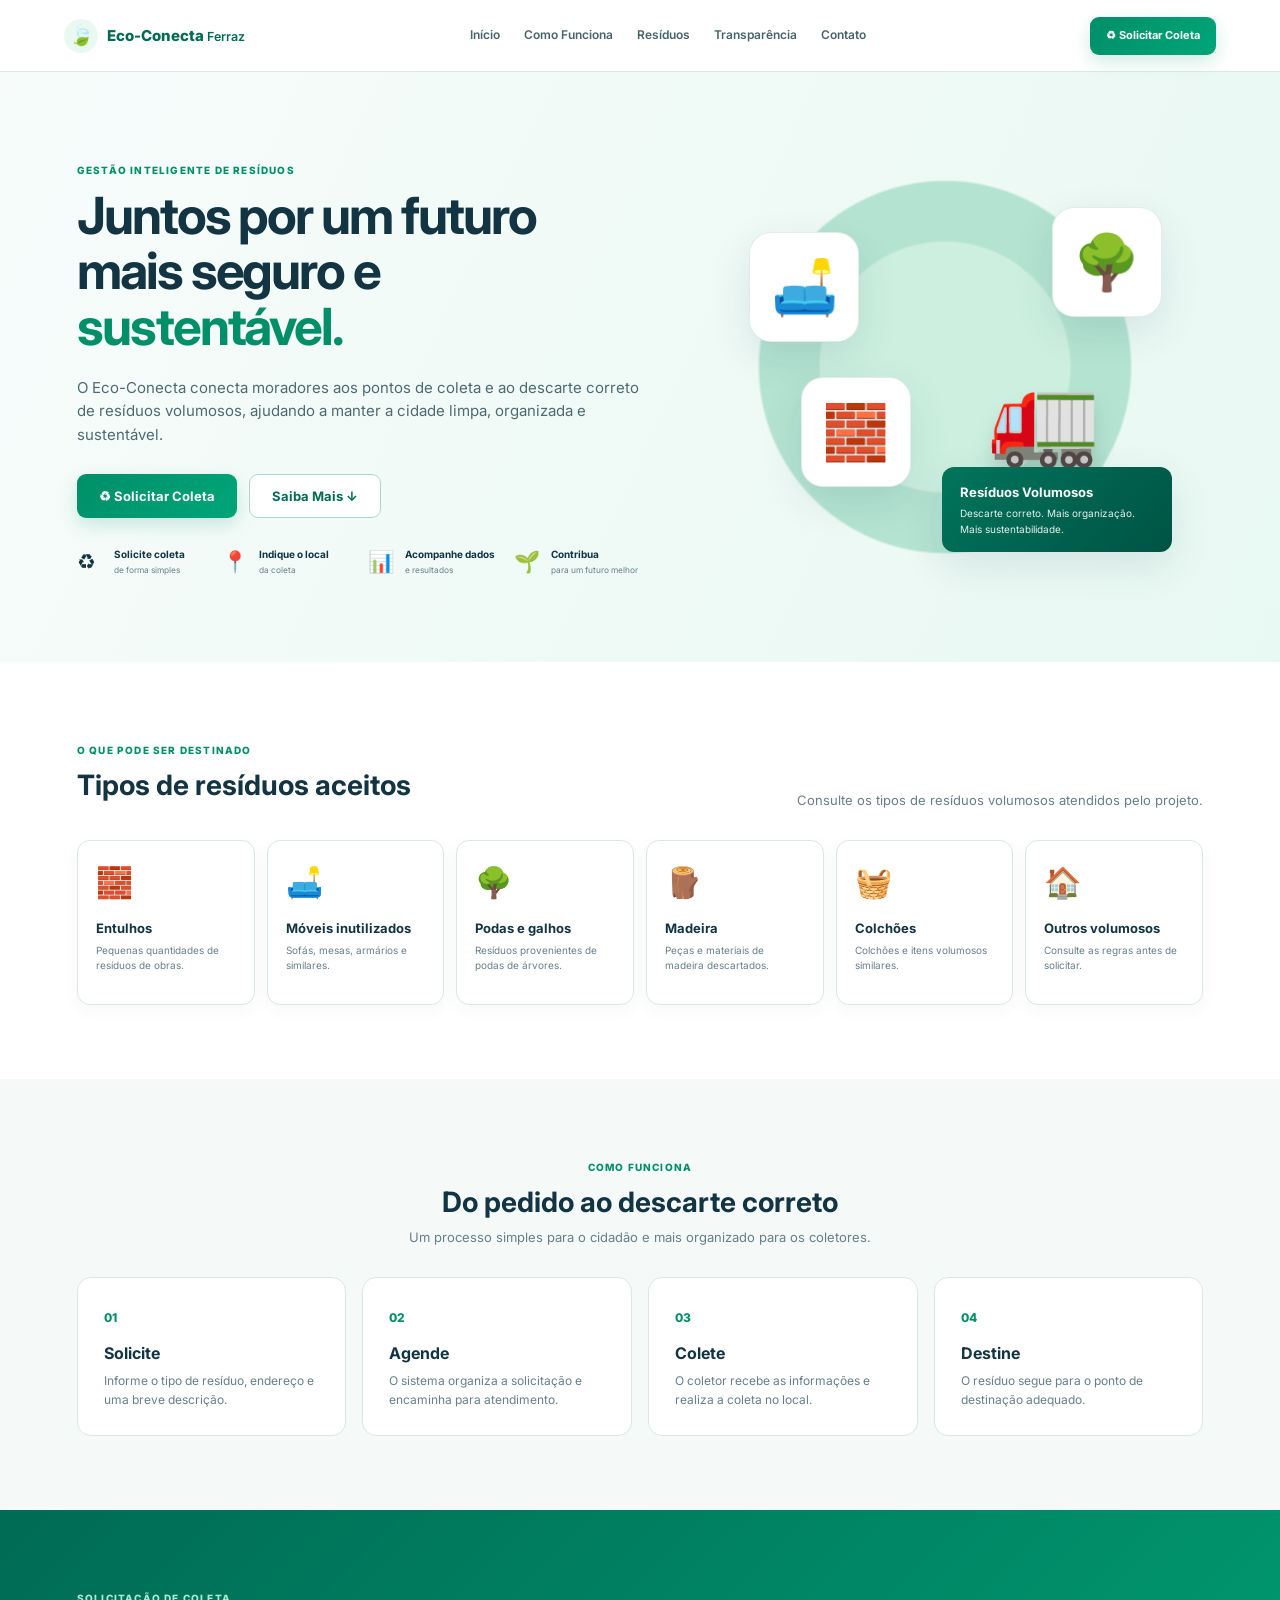
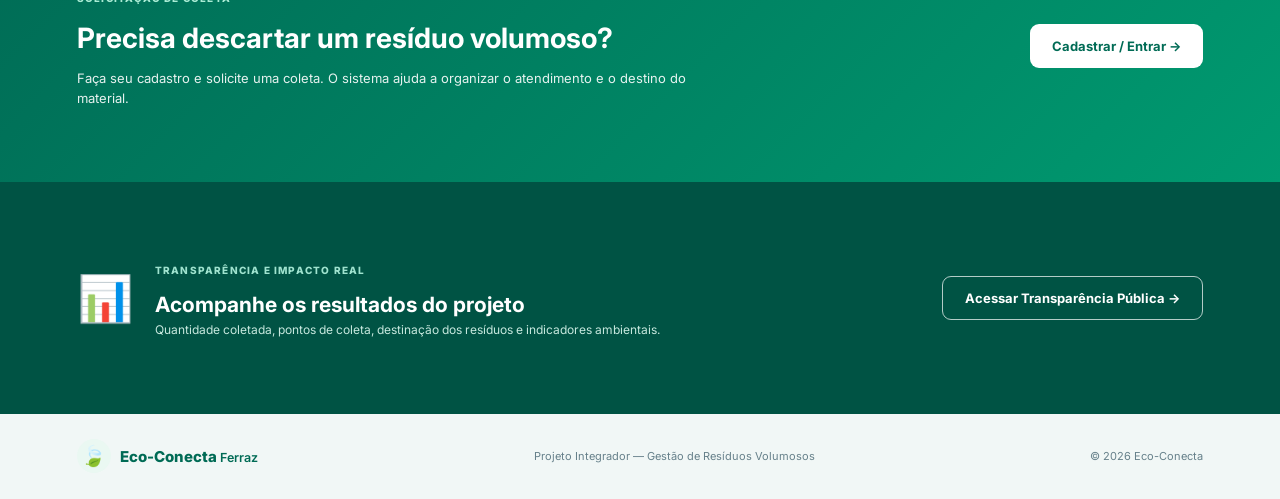
==== index.html @ 70cba229 "Primeira versao novo projeto" ====
<!DOCTYPE html>
<html lang="pt-BR">
<head>
  <meta charset="UTF-8">
  <meta name="viewport" content="width=device-width, initial-scale=1.0">
  <title>Eco-Conecta | Resíduos Volumosos</title>
  <link rel="stylesheet" href="style.css">
</head>
<body>

  <header class="topbar">
    <a href="index.html" class="logo">
      <span class="logo-mark">🍃</span>
      <span>Eco-Conecta <small>Ferraz</small></span>
    </a>

    <nav class="nav">
      <a href="#inicio">Início</a>
      <a href="#como-funciona">Como Funciona</a>
      <a href="#residuos">Resíduos</a>
      <a href="#transparencia">Transparência</a>
      <a href="#contato">Contato</a>
    </nav>

    <a class="btn btn-primary btn-small" href="#solicitar">♻ Solicitar Coleta</a>
  </header>

  <main>
    <section class="hero section" id="inicio">
      <div class="hero-content">
        <span class="eyebrow">GESTÃO INTELIGENTE DE RESÍDUOS</span>
        <h1>Juntos por um futuro<br>mais seguro e <strong>sustentável.</strong></h1>

        <p>
          O Eco-Conecta conecta moradores aos pontos de coleta e ao descarte
          correto de resíduos volumosos, ajudando a manter a cidade limpa,
          organizada e sustentável.
        </p>

        <div class="hero-actions">
          <a class="btn btn-primary" href="#solicitar">♻ Solicitar Coleta</a>
          <a class="btn btn-outline" href="#como-funciona">Saiba Mais ↓</a>
        </div>

        <div class="hero-highlights">
          <div><span>♻</span><b>Solicite coleta</b><small>de forma simples</small></div>
          <div><span>📍</span><b>Indique o local</b><small>da coleta</small></div>
          <div><span>📊</span><b>Acompanhe dados</b><small>e resultados</small></div>
          <div><span>🌱</span><b>Contribua</b><small>para um futuro melhor</small></div>
        </div>
      </div>

      <div class="hero-art" aria-label="Ilustração de resíduos volumosos">
        <div class="art-circle"></div>
        <div class="art-card art-card-sofa">🛋️</div>
        <div class="art-card art-card-branch">🌳</div>
        <div class="art-card art-card-rubble">🧱</div>
        <div class="art-truck">🚛</div>
        <div class="art-label">
          <strong>Resíduos Volumosos</strong>
          <span>Descarte correto. Mais organização. Mais sustentabilidade.</span>
        </div>
      </div>
    </section>

    <section class="types section" id="residuos">
      <div class="section-heading">
        <div>
          <span class="eyebrow">O QUE PODE SER DESTINADO</span>
          <h2>Tipos de resíduos aceitos</h2>
        </div>
        <p>Consulte os tipos de resíduos volumosos atendidos pelo projeto.</p>
      </div>

      <div class="type-grid">
        <article class="type-card"><span>🧱</span><strong>Entulhos</strong><small>Pequenas quantidades de resíduos de obras.</small></article>
        <article class="type-card"><span>🛋️</span><strong>Móveis inutilizados</strong><small>Sofás, mesas, armários e similares.</small></article>
        <article class="type-card"><span>🌳</span><strong>Podas e galhos</strong><small>Resíduos provenientes de podas de árvores.</small></article>
        <article class="type-card"><span>🪵</span><strong>Madeira</strong><small>Peças e materiais de madeira descartados.</small></article>
        <article class="type-card"><span>🧺</span><strong>Colchões</strong><small>Colchões e itens volumosos similares.</small></article>
        <article class="type-card"><span>🏠</span><strong>Outros volumosos</strong><small>Consulte as regras antes de solicitar.</small></article>
      </div>
    </section>

    <section class="how section" id="como-funciona">
      <div class="section-heading center">
        <span class="eyebrow">COMO FUNCIONA</span>
        <h2>Do pedido ao descarte correto</h2>
        <p>Um processo simples para o cidadão e mais organizado para os coletores.</p>
      </div>

      <div class="steps">
        <article class="step"><span>01</span><h3>Solicite</h3><p>Informe o tipo de resíduo, endereço e uma breve descrição.</p></article>
        <article class="step"><span>02</span><h3>Agende</h3><p>O sistema organiza a solicitação e encaminha para atendimento.</p></article>
        <article class="step"><span>03</span><h3>Colete</h3><p>O coletor recebe as informações e realiza a coleta no local.</p></article>
        <article class="step"><span>04</span><h3>Destine</h3><p>O resíduo segue para o ponto de destinação adequado.</p></article>
      </div>
    </section>

    <section class="request section" id="solicitar">
      <div>
        <span class="eyebrow">SOLICITAÇÃO DE COLETA</span>
        <h2>Precisa descartar um resíduo volumoso?</h2>
        <p>Faça seu cadastro e solicite uma coleta. O sistema ajuda a organizar o atendimento e o destino do material.</p>
      </div>
      <a class="btn btn-light" href="cadastro.html">Cadastrar / Entrar →</a>
    </section>

    <section class="transparency section" id="transparencia">
      <div class="transparency-icon">📊</div>
      <div>
        <span class="eyebrow">TRANSPARÊNCIA E IMPACTO REAL</span>
        <h2>Acompanhe os resultados do projeto</h2>
        <p>Quantidade coletada, pontos de coleta, destinação dos resíduos e indicadores ambientais.</p>
      </div>
      <a class="btn btn-outline-light" href="#">Acessar Transparência Pública →</a>
    </section>
  </main>

  <footer id="contato">
    <div class="logo">
      <span class="logo-mark">🍃</span>
      <span>Eco-Conecta <small>Ferraz</small></span>
    </div>
    <p>Projeto Integrador — Gestão de Resíduos Volumosos</p>
    <span>© 2026 Eco-Conecta</span>
  </footer>

</body>
</html>
---- style.css ----
@import url('https://fonts.googleapis.com/css2?family=Inter:wght@400;500;600;700;800&display=swap');

:root {
  --green: #008f68;
  --green-dark: #006b55;
  --green-soft: #eaf8f2;
  --navy: #073b4c;
  --text: #123443;
  --muted: #66808a;
  --line: #d9e8e7;
  --white: #ffffff;
  --bg: #f5faf9;
  --shadow: 0 14px 40px rgba(7, 59, 76, .10);
}

* { box-sizing: border-box; margin: 0; padding: 0; }

html { scroll-behavior: smooth; }

body {
  font-family: 'Inter', Arial, sans-serif;
  color: var(--text);
  background: var(--white);
  line-height: 1.55;
}

a { color: inherit; text-decoration: none; }

button, input, select { font: inherit; }

.topbar {
  min-height: 72px;
  display: flex;
  align-items: center;
  gap: 28px;
  padding: 0 5%;
  border-bottom: 1px solid var(--line);
  background: rgba(255,255,255,.96);
  position: sticky;
  top: 0;
  z-index: 10;
}

.logo {
  display: inline-flex;
  align-items: center;
  gap: 9px;
  font-size: 15px;
  font-weight: 800;
  color: var(--green-dark);
  white-space: nowrap;
}

.logo small { font-weight: 600; }

.logo-mark {
  width: 34px;
  height: 34px;
  display: grid;
  place-items: center;
  border-radius: 50%;
  background: var(--green-soft);
  font-size: 20px;
}

.logo-mark.big { width: 54px; height: 54px; font-size: 30px; }

.nav {
  display: flex;
  align-items: center;
  justify-content: center;
  gap: 24px;
  flex: 1;
}

.nav a {
  font-size: 12px;
  font-weight: 600;
  color: #47636c;
}

.nav a:hover { color: var(--green); }

.btn {
  min-height: 44px;
  border: 0;
  border-radius: 9px;
  padding: 0 22px;
  display: inline-flex;
  align-items: center;
  justify-content: center;
  gap: 7px;
  font-size: 13px;
  font-weight: 700;
  cursor: pointer;
  transition: .2s ease;
}

.btn:hover { transform: translateY(-1px); }

.btn-primary {
  color: white;
  background: linear-gradient(135deg, var(--green), #00a579);
  box-shadow: 0 7px 18px rgba(0,143,104,.18);
}

.btn-outline {
  color: var(--green-dark);
  border: 1px solid #acd8cb;
  background: white;
}

.btn-light {
  color: var(--green-dark);
  background: white;
}

.btn-outline-light {
  color: white;
  border: 1px solid rgba(255,255,255,.7);
  background: transparent;
}

.btn-small { min-height: 38px; padding: 0 16px; font-size: 11px; }

.full { width: 100%; }

.section { padding: 74px 6%; }

.hero {
  min-height: 590px;
  display: grid;
  grid-template-columns: 1.05fr .95fr;
  align-items: center;
  gap: 40px;
  background: linear-gradient(115deg, #f7fcfb 0%, #e8f8f2 100%);
  overflow: hidden;
}

.eyebrow {
  display: inline-block;
  margin-bottom: 10px;
  color: var(--green);
  font-size: 10px;
  font-weight: 800;
  letter-spacing: .12em;
}

.hero h1 {
  font-size: clamp(34px, 4vw, 56px);
  line-height: 1.08;
  letter-spacing: -.04em;
  margin-bottom: 22px;
}

.hero h1 strong { color: var(--green); }

.hero p {
  max-width: 650px;
  color: #4e6a73;
  font-size: 15px;
}

.hero-actions { display: flex; gap: 12px; margin: 28px 0; }

.hero-highlights {
  display: grid;
  grid-template-columns: repeat(4, 1fr);
  gap: 12px;
  max-width: 720px;
}

.hero-highlights div {
  display: grid;
  grid-template-columns: 30px 1fr;
  column-gap: 7px;
  align-items: center;
  font-size: 10px;
}

.hero-highlights span { grid-row: span 2; font-size: 21px; }
.hero-highlights b { font-size: 10px; }
.hero-highlights small { color: var(--muted); }

.hero-art {
  min-height: 390px;
  position: relative;
  display: grid;
  place-items: center;
}

.art-circle {
  width: 390px;
  height: 390px;
  border-radius: 50%;
  background: radial-gradient(circle, #ccefe0 0 45%, #b4e3d1 46% 67%, transparent 68%);
}

.art-card {
  position: absolute;
  width: 110px;
  height: 110px;
  display: grid;
  place-items: center;
  border-radius: 22px;
  background: white;
  border: 1px solid rgba(0,107,85,.12);
  box-shadow: var(--shadow);
  font-size: 54px;
}

.art-card-sofa { top: 60px; left: 12%; }
.art-card-branch { top: 35px; right: 8%; }
.art-card-rubble { bottom: 75px; left: 22%; }

.art-truck {
  position: absolute;
  right: 20%;
  bottom: 76px;
  font-size: 90px;
  filter: drop-shadow(0 14px 10px rgba(0,0,0,.13));
}

.art-label {
  position: absolute;
  right: 6%;
  bottom: 10px;
  max-width: 230px;
  padding: 15px 18px;
  border-radius: 12px;
  color: white;
  background: linear-gradient(135deg, #00755b, #005344);
  box-shadow: var(--shadow);
}

.art-label strong, .art-label span { display: block; }
.art-label strong { font-size: 13px; }
.art-label span { margin-top: 4px; font-size: 10px; opacity: .9; }

.section-heading {
  display: flex;
  justify-content: space-between;
  align-items: end;
  gap: 30px;
  margin-bottom: 30px;
}

.section-heading.center {
  display: block;
  text-align: center;
}

.section-heading h2 {
  font-size: 28px;
  line-height: 1.2;
  margin-bottom: 8px;
}

.section-heading p {
  max-width: 520px;
  color: var(--muted);
  font-size: 13px;
}

.center p { margin: auto; }

.types { background: #fff; }

.type-grid {
  display: grid;
  grid-template-columns: repeat(6, 1fr);
  gap: 12px;
}

.type-card {
  min-height: 165px;
  padding: 18px;
  border: 1px solid var(--line);
  border-radius: 13px;
  background: white;
  box-shadow: 0 5px 18px rgba(7,59,76,.04);
}

.type-card:hover { border-color: #9ed4c5; }

.type-card span {
  display: block;
  margin-bottom: 12px;
  font-size: 30px;
}

.type-card strong, .type-card small { display: block; }
.type-card strong { font-size: 13px; margin-bottom: 5px; }
.type-card small { color: var(--muted); font-size: 10px; }

.how { background: var(--bg); }

.steps {
  display: grid;
  grid-template-columns: repeat(4, 1fr);
  gap: 16px;
}

.step {
  padding: 26px;
  border-radius: 14px;
  background: white;
  border: 1px solid var(--line);
}

.step span {
  color: var(--green);
  font-size: 12px;
  font-weight: 800;
}

.step h3 { margin: 12px 0 6px; font-size: 16px; }
.step p { color: var(--muted); font-size: 12px; }

.request {
  display: flex;
  align-items: center;
  justify-content: space-between;
  gap: 30px;
  color: white;
  background: linear-gradient(135deg, #006b55, #009a70);
}

.request .eyebrow { color: #a9ebd4; }
.request h2 { font-size: 28px; margin-bottom: 8px; }
.request p { max-width: 650px; opacity: .9; font-size: 13px; }

.transparency {
  display: grid;
  grid-template-columns: auto 1fr auto;
  align-items: center;
  gap: 22px;
  color: white;
  background: #005344;
}

.transparency .eyebrow { color: #9fe3cf; }
.transparency h2 { font-size: 21px; }
.transparency p { color: #c6e8de; font-size: 12px; }
.transparency-icon { font-size: 45px; }

footer {
  min-height: 85px;
  padding: 22px 6%;
  display: flex;
  align-items: center;
  justify-content: space-between;
  gap: 20px;
  color: var(--muted);
  font-size: 11px;
  background: #f1f7f6;
}

/* Cadastro / Login */

.auth-page { background: #f5faf9; }

.auth-wrapper {
  max-width: 1180px;
  margin: 45px auto;
  padding: 0 22px;
}

.login-card {
  display: grid;
  grid-template-columns: .8fr 1.2fr;
  min-height: 440px;
  overflow: hidden;
  border: 1px solid var(--line);
  border-radius: 18px;
  background: white;
  box-shadow: var(--shadow);
}

.login-visual {
  position: relative;
  padding: 50px;
  color: white;
  overflow: hidden;
  background: linear-gradient(145deg, #006b55, #45b991);
}

.login-visual:after {
  content: "";
  position: absolute;
  width: 330px;
  height: 330px;
  right: -130px;
  bottom: -130px;
  border-radius: 50%;
  background: rgba(255,255,255,.12);
}

.login-visual h1 {
  position: relative;
  z-index: 1;
  margin-top: 35px;
  font-size: 31px;
  line-height: 1.15;
}

.login-visual p {
  position: relative;
  z-index: 1;
  max-width: 330px;
  margin-top: 15px;
  color: #e4fff5;
  font-size: 13px;
}

.visual-icon {
  position: absolute;
  z-index: 1;
  right: 50px;
  bottom: 40px;
  font-size: 105px;
  opacity: .9;
}

.login-form {
  padding: 48px 60px;
  max-width: 590px;
}

.login-form h2 { font-size: 25px; margin-bottom: 4px; }
.login-form > p { color: var(--muted); font-size: 12px; margin-bottom: 24px; }

form { display: grid; gap: 8px; }

label {
  color: #34535e;
  font-size: 11px;
  font-weight: 700;
}

input, select {
  width: 100%;
  height: 42px;
  padding: 0 12px;
  border: 1px solid #cfe1df;
  border-radius: 7px;
  outline: none;
  color: var(--text);
  background: white;
}

input:focus, select:focus { border-color: var(--green); box-shadow: 0 0 0 3px rgba(0,143,104,.08); }

.form-row {
  display: flex;
  align-items: center;
  justify-content: space-between;
  margin: 4px 0 12px;
}

.form-row a, .register-link a { color: var(--green); font-weight: 700; }

.check {
  display: flex;
  align-items: center;
  gap: 6px;
  font-weight: 500;
}

.check input { width: auto; height: auto; }

.divider {
  position: relative;
  margin: 20px 0 13px;
  text-align: center;
  color: #91a6ab;
  font-size: 11px;
}

.divider:before {
  content: "";
  position: absolute;
  left: 0; right: 0; top: 50%;
  height: 1px;
  background: var(--line);
}

.divider span { position: relative; padding: 0 10px; background: white; }

.google-btn {
  width: 100%;
  height: 42px;
  border: 1px solid #cfe1df;
  border-radius: 7px;
  background: white;
  color: #455e67;
  font-weight: 700;
  cursor: pointer;
}

.register-link {
  text-align: center;
  margin-top: 15px;
  color: var(--muted);
  font-size: 11px;
}

.register-section {
  margin-top: 60px;
  padding: 45px;
  border-radius: 18px;
  background: white;
  border: 1px solid var(--line);
  box-shadow: var(--shadow);
}

.register-grid {
  display: grid;
  grid-template-columns: 1fr 1fr;
  gap: 22px;
}

.register-card {
  padding: 28px;
  border: 1px solid var(--line);
  border-radius: 13px;
  background: #fbfefd;
}

.card-title {
  display: flex;
  align-items: center;
  gap: 12px;
  margin-bottom: 22px;
}

.card-title .number {
  width: 28px;
  height: 28px;
  display: grid;
  place-items: center;
  border-radius: 50%;
  color: white;
  background: var(--green);
  font-size: 12px;
  font-weight: 800;
}

.card-title strong, .card-title small { display: block; }
.card-title strong { font-size: 14px; }
.card-title small { color: var(--green); font-size: 10px; margin-top: 2px; }

.register-card form { grid-template-columns: 1fr 1fr; column-gap: 12px; }
.register-card form label,
.register-card form input,
.register-card form select,
.register-card form button { grid-column: span 2; }

.register-card form label:nth-of-type(1) { grid-column: span 1; }
.register-card form input:nth-of-type(1) { grid-column: span 1; }

@media (max-width: 1000px) {
  .nav { display: none; }
  .hero { grid-template-columns: 1fr; }
  .hero-art { min-height: 330px; }
  .type-grid { grid-template-columns: repeat(3, 1fr); }
  .steps { grid-template-columns: repeat(2, 1fr); }
}

@media (max-width: 720px) {
  .topbar { padding: 12px 5%; }
  .topbar > .btn { margin-left: auto; }
  .section { padding: 52px 5%; }
  .hero { min-height: auto; padding-top: 55px; }
  .hero h1 { font-size: 36px; }
  .hero-highlights { grid-template-columns: repeat(2, 1fr); }
  .hero-art { transform: scale(.85); margin: -25px 0; }
  .section-heading { display: block; }
  .section-heading p { margin-top: 10px; }
  .type-grid, .steps, .register-grid { grid-template-columns: 1fr; }
  .request, .transparency { display: block; }
  .request .btn, .transparency .btn { margin-top: 20px; }
  .transparency-icon { margin-bottom: 10px; }
  footer { flex-direction: column; align-items: flex-start; }
  .login-card { grid-template-columns: 1fr; }
  .login-visual { min-height: 290px; padding: 35px; }
  .login-form { padding: 35px 25px; }
  .register-section { padding: 25px 18px; }
}

@media (max-width: 450px) {
  .topbar .logo { font-size: 12px; }
  .topbar > .btn { padding: 0 10px; font-size: 10px; }
  .hero-art { transform: scale(.65); margin: -70px 0; }
  .type-grid { grid-template-columns: 1fr 1fr; }
  .register-card form { grid-template-columns: 1fr; }
  .register-card form label,
  .register-card form input,
  .register-card form select,
  .register-card form button,
  .register-card form label:nth-of-type(1),
  .register-card form input:nth-of-type(1) { grid-column: 1; }
}
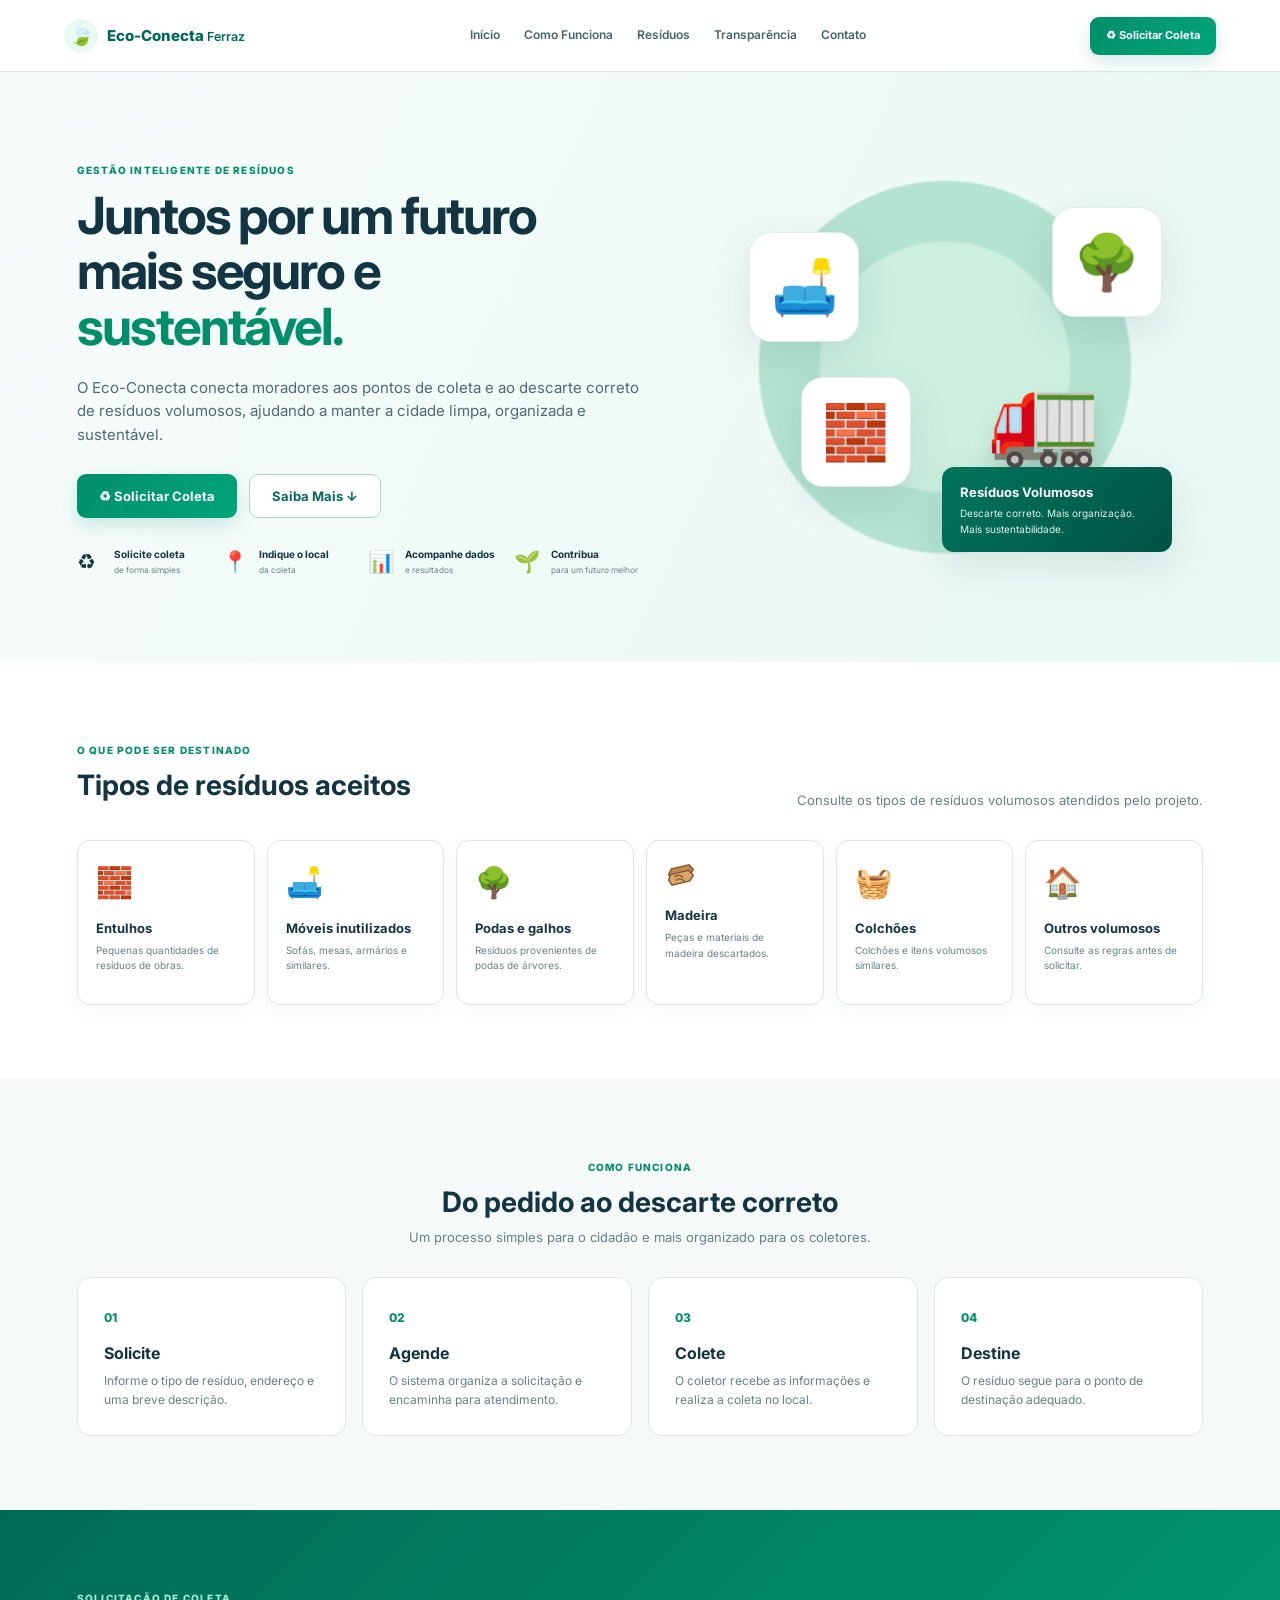
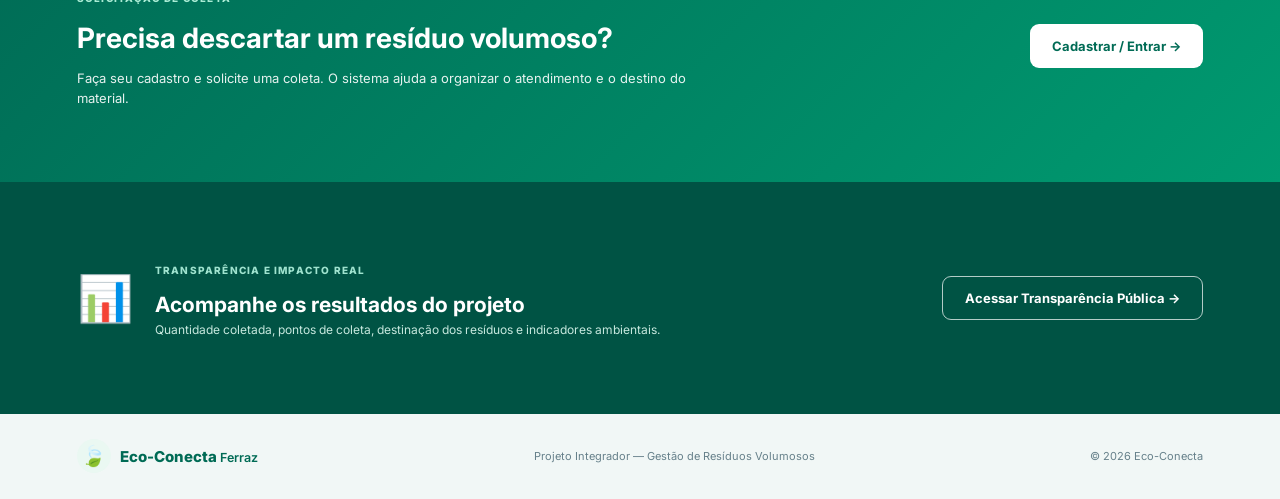
==== commit ab703baa: "Merge pull request #1 from VanderntMachado/main Pullrequest para a adição de contribuidor entre outr" ====
--- a/index.html
+++ b/index.html
@@ -1,130 +1,349 @@
 <!DOCTYPE html>
 <html lang="pt-BR">
-<head>
-  <meta charset="UTF-8">
-  <meta name="viewport" content="width=device-width, initial-scale=1.0">
-  <title>Eco-Conecta | Resíduos Volumosos</title>
-  <link rel="stylesheet" href="style.css">
-</head>
-<body>
-
+ <head>
+  <meta charset="utf-8"/>
+  <meta content="width=device-width, initial-scale=1.0" name="viewport"/>
+  <title>
+   Eco-Conecta | Res&iacute;duos Volumosos
+  </title>
+  <link href="CSS/style.css" rel="stylesheet"/>
+ </head>
+ <body>
   <header class="topbar">
-    <a href="index.html" class="logo">
-      <span class="logo-mark">🍃</span>
-      <span>Eco-Conecta <small>Ferraz</small></span>
-    </a>
-
-    <nav class="nav">
-      <a href="#inicio">Início</a>
-      <a href="#como-funciona">Como Funciona</a>
-      <a href="#residuos">Resíduos</a>
-      <a href="#transparencia">Transparência</a>
-      <a href="#contato">Contato</a>
-    </nav>
-
-    <a class="btn btn-primary btn-small" href="#solicitar">♻ Solicitar Coleta</a>
+   <a class="logo" href="index.html">
+    <span class="logo-mark">
+     🍃
+    </span>
+    <span>
+     Eco-Conecta
+     <small>
+      Ferraz
+     </small>
+    </span>
+   </a>
+   <nav class="nav">
+    <a href="#inicio">
+     In&iacute;cio
+    </a>
+    <a href="#como-funciona">
+     Como Funciona
+    </a>
+    <a href="#residuos">
+     Res&iacute;duos
+    </a>
+    <a href="transparencia.html">
+     Transpar&ecirc;ncia
+    </a>
+    <a href="#contato">
+     Contato
+    </a>
+   </nav>
+   <a class="btn btn-primary btn-small" href="#solicitar">
+    ♻ Solicitar Coleta
+   </a>
   </header>
-
   <main>
-    <section class="hero section" id="inicio">
-      <div class="hero-content">
-        <span class="eyebrow">GESTÃO INTELIGENTE DE RESÍDUOS</span>
-        <h1>Juntos por um futuro<br>mais seguro e <strong>sustentável.</strong></h1>
-
-        <p>
-          O Eco-Conecta conecta moradores aos pontos de coleta e ao descarte
-          correto de resíduos volumosos, ajudando a manter a cidade limpa,
-          organizada e sustentável.
-        </p>
-
-        <div class="hero-actions">
-          <a class="btn btn-primary" href="#solicitar">♻ Solicitar Coleta</a>
-          <a class="btn btn-outline" href="#como-funciona">Saiba Mais ↓</a>
-        </div>
-
-        <div class="hero-highlights">
-          <div><span>♻</span><b>Solicite coleta</b><small>de forma simples</small></div>
-          <div><span>📍</span><b>Indique o local</b><small>da coleta</small></div>
-          <div><span>📊</span><b>Acompanhe dados</b><small>e resultados</small></div>
-          <div><span>🌱</span><b>Contribua</b><small>para um futuro melhor</small></div>
-        </div>
+   <section class="hero section" id="inicio">
+    <div class="hero-content">
+     <span class="eyebrow">
+      GEST&Atilde;O INTELIGENTE DE RES&Iacute;DUOS
+     </span>
+     <h1>
+      Juntos por um futuro
+      <br/>
+      mais seguro e
+      <strong>
+       sustent&aacute;vel.
+      </strong>
+     </h1>
+     <p>
+      O Eco-Conecta conecta moradores aos pontos de coleta e ao descarte
+          correto de res&iacute;duos volumosos, ajudando a manter a cidade limpa,
+          organizada e sustent&aacute;vel.
+     </p>
+     <div class="hero-actions">
+      <a class="btn btn-primary" href="#solicitar">
+       ♻ Solicitar Coleta
+      </a>
+      <a class="btn btn-outline" href="#como-funciona">
+       Saiba Mais &darr;
+      </a>
+     </div>
+     <div class="hero-highlights">
+      <div>
+       <span>
+        ♻
+       </span>
+       <b>
+        Solicite coleta
+       </b>
+       <small>
+        de forma simples
+       </small>
       </div>
-
-      <div class="hero-art" aria-label="Ilustração de resíduos volumosos">
-        <div class="art-circle"></div>
-        <div class="art-card art-card-sofa">🛋️</div>
-        <div class="art-card art-card-branch">🌳</div>
-        <div class="art-card art-card-rubble">🧱</div>
-        <div class="art-truck">🚛</div>
-        <div class="art-label">
-          <strong>Resíduos Volumosos</strong>
-          <span>Descarte correto. Mais organização. Mais sustentabilidade.</span>
-        </div>
+      <div>
+       <span>
+        📍
+       </span>
+       <b>
+        Indique o local
+       </b>
+       <small>
+        da coleta
+       </small>
       </div>
-    </section>
-
-    <section class="types section" id="residuos">
-      <div class="section-heading">
-        <div>
-          <span class="eyebrow">O QUE PODE SER DESTINADO</span>
-          <h2>Tipos de resíduos aceitos</h2>
-        </div>
-        <p>Consulte os tipos de resíduos volumosos atendidos pelo projeto.</p>
+      <div>
+       <span>
+        📊
+       </span>
+       <b>
+        Acompanhe dados
+       </b>
+       <small>
+        e resultados
+       </small>
       </div>
-
-      <div class="type-grid">
-        <article class="type-card"><span>🧱</span><strong>Entulhos</strong><small>Pequenas quantidades de resíduos de obras.</small></article>
-        <article class="type-card"><span>🛋️</span><strong>Móveis inutilizados</strong><small>Sofás, mesas, armários e similares.</small></article>
-        <article class="type-card"><span>🌳</span><strong>Podas e galhos</strong><small>Resíduos provenientes de podas de árvores.</small></article>
-        <article class="type-card"><span>🪵</span><strong>Madeira</strong><small>Peças e materiais de madeira descartados.</small></article>
-        <article class="type-card"><span>🧺</span><strong>Colchões</strong><small>Colchões e itens volumosos similares.</small></article>
-        <article class="type-card"><span>🏠</span><strong>Outros volumosos</strong><small>Consulte as regras antes de solicitar.</small></article>
+      <div>
+       <span>
+        🌱
+       </span>
+       <b>
+        Contribua
+       </b>
+       <small>
+        para um futuro melhor
+       </small>
       </div>
-    </section>
-
-    <section class="how section" id="como-funciona">
-      <div class="section-heading center">
-        <span class="eyebrow">COMO FUNCIONA</span>
-        <h2>Do pedido ao descarte correto</h2>
-        <p>Um processo simples para o cidadão e mais organizado para os coletores.</p>
-      </div>
-
-      <div class="steps">
-        <article class="step"><span>01</span><h3>Solicite</h3><p>Informe o tipo de resíduo, endereço e uma breve descrição.</p></article>
-        <article class="step"><span>02</span><h3>Agende</h3><p>O sistema organiza a solicitação e encaminha para atendimento.</p></article>
-        <article class="step"><span>03</span><h3>Colete</h3><p>O coletor recebe as informações e realiza a coleta no local.</p></article>
-        <article class="step"><span>04</span><h3>Destine</h3><p>O resíduo segue para o ponto de destinação adequado.</p></article>
-      </div>
-    </section>
-
-    <section class="request section" id="solicitar">
-      <div>
-        <span class="eyebrow">SOLICITAÇÃO DE COLETA</span>
-        <h2>Precisa descartar um resíduo volumoso?</h2>
-        <p>Faça seu cadastro e solicite uma coleta. O sistema ajuda a organizar o atendimento e o destino do material.</p>
-      </div>
-      <a class="btn btn-light" href="cadastro.html">Cadastrar / Entrar →</a>
-    </section>
-
-    <section class="transparency section" id="transparencia">
-      <div class="transparency-icon">📊</div>
-      <div>
-        <span class="eyebrow">TRANSPARÊNCIA E IMPACTO REAL</span>
-        <h2>Acompanhe os resultados do projeto</h2>
-        <p>Quantidade coletada, pontos de coleta, destinação dos resíduos e indicadores ambientais.</p>
-      </div>
-      <a class="btn btn-outline-light" href="#">Acessar Transparência Pública →</a>
-    </section>
+     </div>
+    </div>
+    <div aria-label="Ilustra&ccedil;&atilde;o de res&iacute;duos volumosos" class="hero-art">
+     <div class="art-circle">
+     </div>
+     <div class="art-card art-card-sofa">
+      🛋️
+     </div>
+     <div class="art-card art-card-branch">
+      🌳
+     </div>
+     <div class="art-card art-card-rubble">
+      🧱
+     </div>
+     <div class="art-truck">
+      🚛
+     </div>
+     <div class="art-label">
+      <strong>
+       Res&iacute;duos Volumosos
+      </strong>
+      <span>
+       Descarte correto. Mais organiza&ccedil;&atilde;o. Mais sustentabilidade.
+      </span>
+     </div>
+    </div>
+   </section>
+   <section class="types section" id="residuos">
+    <div class="section-heading">
+     <div>
+      <span class="eyebrow">
+       O QUE PODE SER DESTINADO
+      </span>
+      <h2>
+       Tipos de res&iacute;duos aceitos
+      </h2>
+     </div>
+     <p>
+      Consulte os tipos de res&iacute;duos volumosos atendidos pelo projeto.
+     </p>
+    </div>
+    <div class="type-grid">
+     <article class="type-card">
+      <span>
+       🧱
+      </span>
+      <strong>
+       Entulhos
+      </strong>
+      <small>
+       Pequenas quantidades de res&iacute;duos de obras.
+      </small>
+     </article>
+     <article class="type-card">
+      <span>
+       🛋️
+      </span>
+      <strong>
+       M&oacute;veis inutilizados
+      </strong>
+      <small>
+       Sof&aacute;s, mesas, arm&aacute;rios e similares.
+      </small>
+     </article>
+     <article class="type-card">
+      <span>
+       🌳
+      </span>
+      <strong>
+       Podas e galhos
+      </strong>
+      <small>
+       Res&iacute;duos provenientes de podas de &aacute;rvores.
+      </small>
+     </article>
+     <article class="type-card">
+      <span aria-hidden="true" class="wood-icon">
+       <svg viewbox="0 0 48 48" xmlns="http://www.w3.org/2000/svg">
+        <path d="M9 14 34 8l6 7-5 8-25 6-5-7z" fill="#c58a4b" stroke="#80552f" stroke-width="2">
+        </path>
+        <path d="M8 22 33 16l7 7-5 8-25 6-5-7z" fill="#dca66b" stroke="#80552f" stroke-width="2">
+        </path>
+        <path d="M14 25c4-3 9-2 11 1m-9 4c4-3 9-2 11 1" fill="none" stroke="#80552f" stroke-linecap="round" stroke-width="1.8">
+        </path>
+       </svg>
+      </span>
+      <strong>
+       Madeira
+      </strong>
+      <small>
+       Pe&ccedil;as e materiais de madeira descartados.
+      </small>
+     </article>
+     <article class="type-card">
+      <span>
+       🧺
+      </span>
+      <strong>
+       Colch&otilde;es
+      </strong>
+      <small>
+       Colch&otilde;es e itens volumosos similares.
+      </small>
+     </article>
+     <article class="type-card">
+      <span>
+       🏠
+      </span>
+      <strong>
+       Outros volumosos
+      </strong>
+      <small>
+       Consulte as regras antes de solicitar.
+      </small>
+     </article>
+    </div>
+   </section>
+   <section class="how section" id="como-funciona">
+    <div class="section-heading center">
+     <span class="eyebrow">
+      COMO FUNCIONA
+     </span>
+     <h2>
+      Do pedido ao descarte correto
+     </h2>
+     <p>
+      Um processo simples para o cidad&atilde;o e mais organizado para os coletores.
+     </p>
+    </div>
+    <div class="steps">
+     <article class="step">
+      <span>
+       01
+      </span>
+      <h3>
+       Solicite
+      </h3>
+      <p>
+       Informe o tipo de res&iacute;duo, endere&ccedil;o e uma breve descri&ccedil;&atilde;o.
+      </p>
+     </article>
+     <article class="step">
+      <span>
+       02
+      </span>
+      <h3>
+       Agende
+      </h3>
+      <p>
+       O sistema organiza a solicita&ccedil;&atilde;o e encaminha para atendimento.
+      </p>
+     </article>
+     <article class="step">
+      <span>
+       03
+      </span>
+      <h3>
+       Colete
+      </h3>
+      <p>
+       O coletor recebe as informa&ccedil;&otilde;es e realiza a coleta no local.
+      </p>
+     </article>
+     <article class="step">
+      <span>
+       04
+      </span>
+      <h3>
+       Destine
+      </h3>
+      <p>
+       O res&iacute;duo segue para o ponto de destina&ccedil;&atilde;o adequado.
+      </p>
+     </article>
+    </div>
+   </section>
+   <section class="request section" id="solicitar">
+    <div>
+     <span class="eyebrow">
+      SOLICITA&Ccedil;&Atilde;O DE COLETA
+     </span>
+     <h2>
+      Precisa descartar um res&iacute;duo volumoso?
+     </h2>
+     <p>
+      Fa&ccedil;a seu cadastro e solicite uma coleta. O sistema ajuda a organizar o atendimento e o destino do material.
+     </p>
+    </div>
+    <a class="btn btn-light" href="cadastro.html">
+     Cadastrar / Entrar &rarr;
+    </a>
+   </section>
+   <section class="transparency section" id="transparencia">
+    <div class="transparency-icon">
+     📊
+    </div>
+    <div>
+     <span class="eyebrow">
+      TRANSPAR&Ecirc;NCIA E IMPACTO REAL
+     </span>
+     <h2>
+      Acompanhe os resultados do projeto
+     </h2>
+     <p>
+      Quantidade coletada, pontos de coleta, destina&ccedil;&atilde;o dos res&iacute;duos e indicadores ambientais.
+     </p>
+    </div>
+    <a class="btn btn-outline-light" href="transparencia.html">
+     Acessar Transpar&ecirc;ncia P&uacute;blica &rarr;
+    </a>
+   </section>
   </main>
-
   <footer id="contato">
-    <div class="logo">
-      <span class="logo-mark">🍃</span>
-      <span>Eco-Conecta <small>Ferraz</small></span>
-    </div>
-    <p>Projeto Integrador — Gestão de Resíduos Volumosos</p>
-    <span>© 2026 Eco-Conecta</span>
+   <div class="logo">
+    <span class="logo-mark">
+     🍃
+    </span>
+    <span>
+     Eco-Conecta
+     <small>
+      Ferraz
+     </small>
+    </span>
+   </div>
+   <p>
+    Projeto Integrador &mdash; Gest&atilde;o de Res&iacute;duos Volumosos
+   </p>
+   <span>
+    &copy; 2026 Eco-Conecta
+   </span>
   </footer>
-
 </body>
 </html>
--- a/CSS/style.css
+++ b/CSS/style.css
@@ -0,0 +1,1351 @@
+@import url('https://fonts.googleapis.com/css2?family=Inter:wght@400;500;600;700;800&display=swap');
+
+:root {
+  --green: #008f68;
+  --green-dark: #006b55;
+  --green-soft: #eaf8f2;
+  --navy: #073b4c;
+  --text: #123443;
+  --muted: #66808a;
+  --line: #d9e8e7;
+  --white: #ffffff;
+  --bg: #f5faf9;
+  --shadow: 0 14px 40px rgba(7, 59, 76, .10);
+}
+
+* { box-sizing: border-box; margin: 0; padding: 0; }
+
+html { scroll-behavior: smooth; }
+
+body {
+  font-family: 'Inter', Arial, sans-serif;
+  color: var(--text);
+  background: var(--white);
+  line-height: 1.55;
+}
+
+a { color: inherit; text-decoration: none; }
+
+button, input, select { font: inherit; }
+
+.topbar {
+  min-height: 72px;
+  display: flex;
+  align-items: center;
+  gap: 28px;
+  padding: 0 5%;
+  border-bottom: 1px solid var(--line);
+  background: rgba(255,255,255,.96);
+  position: sticky;
+  top: 0;
+  z-index: 10;
+}
+
+.logo {
+  display: inline-flex;
+  align-items: center;
+  gap: 9px;
+  font-size: 15px;
+  font-weight: 800;
+  color: var(--green-dark);
+  white-space: nowrap;
+}
+
+.logo small { font-weight: 600; }
+
+.logo-mark {
+  width: 34px;
+  height: 34px;
+  display: grid;
+  place-items: center;
+  border-radius: 50%;
+  background: var(--green-soft);
+  font-size: 20px;
+}
+
+.logo-mark.big { width: 54px; height: 54px; font-size: 30px; }
+
+.nav {
+  display: flex;
+  align-items: center;
+  justify-content: center;
+  gap: 24px;
+  flex: 1;
+}
+
+.nav a {
+  font-size: 12px;
+  font-weight: 600;
+  color: #47636c;
+}
+
+.nav a:hover { color: var(--green); }
+
+.btn {
+  min-height: 44px;
+  border: 0;
+  border-radius: 9px;
+  padding: 0 22px;
+  display: inline-flex;
+  align-items: center;
+  justify-content: center;
+  gap: 7px;
+  font-size: 13px;
+  font-weight: 700;
+  cursor: pointer;
+  transition: .2s ease;
+}
+
+.btn:hover { transform: translateY(-1px); }
+
+.btn-primary {
+  color: white;
+  background: linear-gradient(135deg, var(--green), #00a579);
+  box-shadow: 0 7px 18px rgba(0,143,104,.18);
+}
+
+.btn-outline {
+  color: var(--green-dark);
+  border: 1px solid #acd8cb;
+  background: white;
+}
+
+.btn-light {
+  color: var(--green-dark);
+  background: white;
+}
+
+.btn-outline-light {
+  color: white;
+  border: 1px solid rgba(255,255,255,.7);
+  background: transparent;
+}
+
+.btn-small { min-height: 38px; padding: 0 16px; font-size: 11px; }
+
+.full { width: 100%; }
+
+.section { padding: 74px 6%; }
+
+.hero {
+  min-height: 590px;
+  display: grid;
+  grid-template-columns: 1.05fr .95fr;
+  align-items: center;
+  gap: 40px;
+  background: linear-gradient(115deg, #f7fcfb 0%, #e8f8f2 100%);
+  overflow: hidden;
+}
+
+.eyebrow {
+  display: inline-block;
+  margin-bottom: 10px;
+  color: var(--green);
+  font-size: 10px;
+  font-weight: 800;
+  letter-spacing: .12em;
+}
+
+.hero h1 {
+  font-size: clamp(34px, 4vw, 56px);
+  line-height: 1.08;
+  letter-spacing: -.04em;
+  margin-bottom: 22px;
+}
+
+.hero h1 strong { color: var(--green); }
+
+.hero p {
+  max-width: 650px;
+  color: #4e6a73;
+  font-size: 15px;
+}
+
+.hero-actions { display: flex; gap: 12px; margin: 28px 0; }
+
+.hero-highlights {
+  display: grid;
+  grid-template-columns: repeat(4, 1fr);
+  gap: 12px;
+  max-width: 720px;
+}
+
+.hero-highlights div {
+  display: grid;
+  grid-template-columns: 30px 1fr;
+  column-gap: 7px;
+  align-items: center;
+  font-size: 10px;
+}
+
+.hero-highlights span { grid-row: span 2; font-size: 21px; }
+.hero-highlights b { font-size: 10px; }
+.hero-highlights small { color: var(--muted); }
+
+.hero-art {
+  min-height: 390px;
+  position: relative;
+  display: grid;
+  place-items: center;
+}
+
+.art-circle {
+  width: 390px;
+  height: 390px;
+  border-radius: 50%;
+  background: radial-gradient(circle, #ccefe0 0 45%, #b4e3d1 46% 67%, transparent 68%);
+}
+
+.art-card {
+  position: absolute;
+  width: 110px;
+  height: 110px;
+  display: grid;
+  place-items: center;
+  border-radius: 22px;
+  background: white;
+  border: 1px solid rgba(0,107,85,.12);
+  box-shadow: var(--shadow);
+  font-size: 54px;
+}
+
+.art-card-sofa { top: 60px; left: 12%; }
+.art-card-branch { top: 35px; right: 8%; }
+.art-card-rubble { bottom: 75px; left: 22%; }
+
+.art-truck {
+  position: absolute;
+  right: 20%;
+  bottom: 76px;
+  font-size: 90px;
+  filter: drop-shadow(0 14px 10px rgba(0,0,0,.13));
+}
+
+.art-label {
+  position: absolute;
+  right: 6%;
+  bottom: 10px;
+  max-width: 230px;
+  padding: 15px 18px;
+  border-radius: 12px;
+  color: white;
+  background: linear-gradient(135deg, #00755b, #005344);
+  box-shadow: var(--shadow);
+}
+
+.art-label strong, .art-label span { display: block; }
+.art-label strong { font-size: 13px; }
+.art-label span { margin-top: 4px; font-size: 10px; opacity: .9; }
+
+.section-heading {
+  display: flex;
+  justify-content: space-between;
+  align-items: end;
+  gap: 30px;
+  margin-bottom: 30px;
+}
+
+.section-heading.center {
+  display: block;
+  text-align: center;
+}
+
+.section-heading h2 {
+  font-size: 28px;
+  line-height: 1.2;
+  margin-bottom: 8px;
+}
+
+.section-heading p {
+  max-width: 520px;
+  color: var(--muted);
+  font-size: 13px;
+}
+
+.center p { margin: auto; }
+
+.types { background: #fff; }
+
+.type-grid {
+  display: grid;
+  grid-template-columns: repeat(6, 1fr);
+  gap: 12px;
+}
+
+.type-card {
+  min-height: 165px;
+  padding: 18px;
+  border: 1px solid var(--line);
+  border-radius: 13px;
+  background: white;
+  box-shadow: 0 5px 18px rgba(7,59,76,.04);
+}
+
+.type-card:hover { border-color: #9ed4c5; }
+
+.type-card span {
+  display: block;
+  margin-bottom: 12px;
+  font-size: 30px;
+}
+
+.type-card strong, .type-card small { display: block; }
+.type-card strong { font-size: 13px; margin-bottom: 5px; }
+.type-card small { color: var(--muted); font-size: 10px; }
+
+.how { background: var(--bg); }
+
+.steps {
+  display: grid;
+  grid-template-columns: repeat(4, 1fr);
+  gap: 16px;
+}
+
+.step {
+  padding: 26px;
+  border-radius: 14px;
+  background: white;
+  border: 1px solid var(--line);
+}
+
+.step span {
+  color: var(--green);
+  font-size: 12px;
+  font-weight: 800;
+}
+
+.step h3 { margin: 12px 0 6px; font-size: 16px; }
+.step p { color: var(--muted); font-size: 12px; }
+
+.request {
+  display: flex;
+  align-items: center;
+  justify-content: space-between;
+  gap: 30px;
+  color: white;
+  background: linear-gradient(135deg, #006b55, #009a70);
+}
+
+.request .eyebrow { color: #a9ebd4; }
+.request h2 { font-size: 28px; margin-bottom: 8px; }
+.request p { max-width: 650px; opacity: .9; font-size: 13px; }
+
+.transparency {
+  display: grid;
+  grid-template-columns: auto 1fr auto;
+  align-items: center;
+  gap: 22px;
+  color: white;
+  background: #005344;
+}
+
+.transparency .eyebrow { color: #9fe3cf; }
+.transparency h2 { font-size: 21px; }
+.transparency p { color: #c6e8de; font-size: 12px; }
+.transparency-icon { font-size: 45px; }
+
+footer {
+  min-height: 85px;
+  padding: 22px 6%;
+  display: flex;
+  align-items: center;
+  justify-content: space-between;
+  gap: 20px;
+  color: var(--muted);
+  font-size: 11px;
+  background: #f1f7f6;
+}
+
+.auth-page { background: #f5faf9; }
+
+.auth-wrapper {
+  max-width: 1180px;
+  margin: 45px auto;
+  padding: 0 22px;
+}
+
+.login-card {
+  display: grid;
+  grid-template-columns: .8fr 1.2fr;
+  min-height: 440px;
+  overflow: hidden;
+  border: 1px solid var(--line);
+  border-radius: 18px;
+  background: white;
+  box-shadow: var(--shadow);
+}
+
+.login-visual {
+  position: relative;
+  padding: 50px;
+  color: white;
+  overflow: hidden;
+  background: linear-gradient(145deg, #006b55, #45b991);
+}
+
+.login-visual:after {
+  content: "";
+  position: absolute;
+  width: 330px;
+  height: 330px;
+  right: -130px;
+  bottom: -130px;
+  border-radius: 50%;
+  background: rgba(255,255,255,.12);
+}
+
+.login-visual h1 {
+  position: relative;
+  z-index: 1;
+  margin-top: 35px;
+  font-size: 31px;
+  line-height: 1.15;
+}
+
+.login-visual p {
+  position: relative;
+  z-index: 1;
+  max-width: 330px;
+  margin-top: 15px;
+  color: #e4fff5;
+  font-size: 13px;
+}
+
+.visual-icon {
+  position: absolute;
+  z-index: 1;
+  right: 50px;
+  bottom: 40px;
+  font-size: 105px;
+  opacity: .9;
+}
+
+.login-form {
+  padding: 48px 60px;
+  max-width: 590px;
+}
+
+.login-form h2 { font-size: 25px; margin-bottom: 4px; }
+.login-form > p { color: var(--muted); font-size: 12px; margin-bottom: 24px; }
+
+form { display: grid; gap: 8px; }
+
+label {
+  color: #34535e;
+  font-size: 11px;
+  font-weight: 700;
+}
+
+input, select {
+  width: 100%;
+  height: 42px;
+  padding: 0 12px;
+  border: 1px solid #cfe1df;
+  border-radius: 7px;
+  outline: none;
+  color: var(--text);
+  background: white;
+}
+
+input:focus, select:focus { border-color: var(--green); box-shadow: 0 0 0 3px rgba(0,143,104,.08); }
+
+.form-row {
+  display: flex;
+  align-items: center;
+  justify-content: space-between;
+  margin: 4px 0 12px;
+}
+
+.form-row a, .register-link a { color: var(--green); font-weight: 700; }
+
+.check {
+  display: flex;
+  align-items: center;
+  gap: 6px;
+  font-weight: 500;
+}
+
+.check input { width: auto; height: auto; }
+
+.divider {
+  position: relative;
+  margin: 20px 0 13px;
+  text-align: center;
+  color: #91a6ab;
+  font-size: 11px;
+}
+
+.divider:before {
+  content: "";
+  position: absolute;
+  left: 0; right: 0; top: 50%;
+  height: 1px;
+  background: var(--line);
+}
+
+.divider span { position: relative; padding: 0 10px; background: white; }
+
+.google-btn {
+  width: 100%;
+  height: 42px;
+  border: 1px solid #cfe1df;
+  border-radius: 7px;
+  background: white;
+  color: #455e67;
+  font-weight: 700;
+  cursor: pointer;
+}
+
+.register-link {
+  position: relative;
+  left: 0;
+  text-align: center;
+  margin-top: 15px;
+  color: var(--muted);
+  font-size: 12px;
+}
+
+.register-linkl {
+  text-align: center;
+  margin-top: 15px;
+  color: var(--muted);
+  font-size: 12px;
+}
+
+.register-section {
+  margin-top: 60px;
+  padding: 45px;
+  border-radius: 18px;
+  background: white;
+  border: 1px solid var(--line);
+  box-shadow: var(--shadow);
+}
+
+.register-grid {
+  display: grid;
+  grid-template-columns: 1fr 1fr;
+  gap: 22px;
+}
+
+.register-card {
+  padding: 28px;
+  border: 1px solid var(--line);
+  border-radius: 13px;
+  background: #fbfefd;
+}
+
+.card-title {
+  display: flex;
+  align-items: center;
+  gap: 12px;
+  margin-bottom: 22px;
+}
+
+.card-title .number {
+  width: 28px;
+  height: 28px;
+  display: grid;
+  place-items: center;
+  border-radius: 50%;
+  color: white;
+  background: var(--green);
+  font-size: 12px;
+  font-weight: 800;
+}
+
+.card-title strong, .card-title small { display: block; }
+.card-title strong { font-size: 14px; }
+.card-title small { color: var(--green); font-size: 10px; margin-top: 2px; }
+
+.register-card form { grid-template-columns: 1fr 1fr; column-gap: 12px; }
+.register-card form label,
+.register-card form input,
+.register-card form select,
+.register-card form button { grid-column: span 2; }
+
+.register-card form label:nth-of-type(1) { grid-column: span 1; }
+.register-card form input:nth-of-type(1) { grid-column: span 1; }
+
+@media (max-width: 1000px) {
+  .nav { display: none; }
+  .hero { grid-template-columns: 1fr; }
+  .hero-art { min-height: 330px; }
+  .type-grid { grid-template-columns: repeat(3, 1fr); }
+  .steps { grid-template-columns: repeat(2, 1fr); }
+}
+
+@media (max-width: 720px) {
+  .topbar { padding: 12px 5%; }
+  .topbar > .btn { margin-left: auto; }
+  .section { padding: 52px 5%; }
+  .hero { min-height: auto; padding-top: 55px; }
+  .hero h1 { font-size: 36px; }
+  .hero-highlights { grid-template-columns: repeat(2, 1fr); }
+  .hero-art { transform: scale(.85); margin: -25px 0; }
+  .section-heading { display: block; }
+  .section-heading p { margin-top: 10px; }
+  .type-grid, .steps, .register-grid { grid-template-columns: 1fr; }
+  .request, .transparency { display: block; }
+  .request .btn, .transparency .btn { margin-top: 20px; }
+  .transparency-icon { margin-bottom: 10px; }
+  footer { flex-direction: column; align-items: flex-start; }
+  .login-card { grid-template-columns: 1fr; }
+  .login-visual { min-height: 290px; padding: 35px; }
+  .login-form { padding: 35px 25px; }
+  .register-section { padding: 25px 18px; }
+}
+
+@media (max-width: 450px) {
+  .topbar .logo { font-size: 12px; }
+  .topbar > .btn { padding: 0 10px; font-size: 10px; }
+  .hero-art { transform: scale(.65); margin: -70px 0; }
+  .type-grid { grid-template-columns: 1fr 1fr; }
+  .register-card form { grid-template-columns: 1fr; }
+  .register-card form label,
+  .register-card form input,
+  .register-card form select,
+  .register-card form button,
+  .register-card form label:nth-of-type(1),
+  .register-card form input:nth-of-type(1) { grid-column: 1; }
+}
+
+body.internal-page {
+    font-family: 'Inter', Arial, sans-serif;
+    color: var(--text);
+    background: var(--bg);
+    font-size: 14px;
+    line-height: 1.5;
+}
+
+body.internal-page *,
+body.internal-page *::before,
+body.internal-page *::after {
+    box-sizing: border-box;
+}
+
+body.internal-page button,
+body.internal-page input,
+body.internal-page select {
+    font: inherit;
+}
+
+body.internal-page a {
+    color: inherit;
+    text-decoration: none;
+}
+
+body.internal-page .topbar {
+    height: 68px;
+    min-height: 68px;
+    background: var(--white);
+    border-bottom: 1px solid var(--line);
+    display: flex;
+    align-items: center;
+    justify-content: space-between;
+    padding: 0 4%;
+    gap: 18px;
+    position: static;
+    z-index: auto;
+}
+
+body.internal-page .logo {
+    display: inline-flex;
+    align-items: center;
+    gap: 9px;
+    font-size: 14px;
+    font-weight: 800;
+    color: var(--green-dark);
+    white-space: nowrap;
+}
+
+body.internal-page .logo-mark {
+    width: 35px;
+    height: 35px;
+    display: grid;
+    place-items: center;
+    background: var(--green-soft);
+    border-radius: 50%;
+    font-size: 20px;
+}
+
+body.internal-page .nav {
+    display: flex;
+    align-items: center;
+    justify-content: center;
+    gap: 20px;
+    flex: initial;
+}
+
+body.internal-page .nav a {
+    color: #4f6972;
+    font-size: 12px;
+    font-weight: 600;
+}
+
+body.internal-page .btn {
+    min-height: 0;
+    display: inline-flex;
+    align-items: center;
+    justify-content: center;
+    gap: 7px;
+    padding: 11px 16px;
+    border: 0;
+    border-radius: 8px;
+    font-size: 12px;
+    font-weight: 700;
+    line-height: 1.4;
+    cursor: pointer;
+    transition: background .2s ease, transform .2s ease;
+}
+
+body.internal-page .btn:hover {
+    transform: translateY(-1px);
+}
+
+body.internal-page .btn.primary {
+    color: var(--white);
+    background: var(--green);
+}
+
+body.internal-page .btn.outline {
+    color: var(--green-dark);
+    background: var(--white);
+    border: 1px solid var(--line);
+}
+
+body.internal-page .page {
+    width: 100%;
+    max-width: 1440px;
+    margin: 0 auto;
+    padding: 30px 4% 45px;
+}
+
+body.internal-page .heading {
+    display: flex;
+    align-items: flex-end;
+    justify-content: space-between;
+    gap: 20px;
+    margin-bottom: 22px;
+}
+
+body.internal-page .eyebrow {
+    display: inline-block;
+    margin-bottom: 6px;
+    color: var(--green);
+    font-size: 10px;
+    font-weight: 800;
+    letter-spacing: .1em;
+}
+
+body.internal-page h1 {
+    margin: 6px 0;
+    font-size: 30px;
+    line-height: 1.2;
+    letter-spacing: normal;
+}
+
+body.internal-page h2 {
+    margin: 0 0 5px;
+    font-size: 15px;
+    line-height: 1.35;
+}
+
+body.internal-page .muted {
+    color: var(--muted);
+}
+
+body.internal-page .small {
+    font-size: 11px;
+}
+
+body.internal-page .stats {
+    display: grid;
+    grid-template-columns: repeat(4, minmax(0, 1fr));
+    gap: 12px;
+    margin-bottom: 20px;
+}
+
+body.internal-page .stat,
+body.internal-page .panel,
+body.internal-page .table-panel {
+    background: var(--white);
+    border: 1px solid var(--line);
+    border-radius: 12px;
+}
+
+body.internal-page .stat {
+    display: flex;
+    align-items: center;
+    gap: 12px;
+    padding: 16px;
+}
+
+body.internal-page .stat-icon {
+    width: 40px;
+    height: 40px;
+    flex: 0 0 40px;
+    display: grid;
+    place-items: center;
+    background: var(--green-soft);
+    border-radius: 10px;
+    font-size: 20px;
+}
+
+body.internal-page .stat span,
+body.internal-page .stat strong {
+    display: block;
+}
+
+body.internal-page .stat span {
+    color: var(--muted);
+    font-size: 11px;
+}
+
+body.internal-page .stat strong {
+    font-size: 23px;
+}
+
+body.internal-page .tabs {
+    display: flex;
+    flex-wrap: wrap;
+    gap: 8px;
+    margin-bottom: 14px;
+}
+
+body.internal-page .tab {
+    padding: 10px 14px;
+    background: var(--white);
+    border: 1px solid var(--line);
+    border-radius: 8px;
+    font-size: 12px;
+    font-weight: 700;
+    cursor: pointer;
+}
+
+body.internal-page .tab.active {
+    color: var(--white);
+    background: var(--green);
+}
+
+body.internal-page .filters {
+    display: flex;
+    flex-wrap: wrap;
+    gap: 10px;
+    padding: 14px;
+    background: #fbfefd;
+    border-bottom: 1px solid var(--line);
+}
+
+body.internal-page .filters input,
+body.internal-page .filters select,
+body.internal-page .field input,
+body.internal-page .field select {
+    min-width: 0;
+    height: 39px;
+    padding: 0 11px;
+    color: var(--text);
+    background: var(--white);
+    border: 1px solid var(--line);
+    border-radius: 7px;
+}
+
+body.internal-page .filters input {
+    flex: 1;
+    min-width: 190px;
+}
+
+body.internal-page .table-panel {
+    overflow: hidden;
+}
+
+body.internal-page .table-wrap {
+    overflow-x: auto;
+}
+
+body.internal-page table {
+    width: 100%;
+    border-collapse: collapse;
+    white-space: nowrap;
+}
+
+body.internal-page th,
+body.internal-page td {
+    padding: 13px 14px;
+    border-bottom: 1px solid #edf3f2;
+    text-align: left;
+    font-size: 11px;
+}
+
+body.internal-page th {
+    color: #56717a;
+    background: #f6faf9;
+}
+
+body.internal-page td {
+    color: #34535e;
+}
+
+body.internal-page .status {
+    display: inline-block;
+    padding: 4px 8px;
+    border-radius: 20px;
+    background: #e0f7eb;
+    color: #087b52;
+    font-size: 10px;
+    font-weight: 700;
+}
+
+body.internal-page .blue {
+    color: #1769aa;
+    background: #e2f1ff;
+}
+
+body.internal-page .warn {
+    color: #986000;
+    background: #fff0d4;
+}
+
+body.internal-page .red {
+    color: #b12b2b;
+    background: #ffe5e5;
+}
+
+body.internal-page .pagination {
+    display: flex;
+    justify-content: space-between;
+    gap: 12px;
+    padding: 13px 15px;
+    color: var(--muted);
+    font-size: 11px;
+}
+
+body.internal-page .dashboard {
+    display: grid;
+    grid-template-columns: 205px minmax(0, 1fr);
+    min-height: calc(100vh - 68px);
+}
+
+body.internal-page .sidebar {
+    display: flex;
+    flex-direction: column;
+    gap: 5px;
+    padding: 20px 13px;
+    color: var(--white);
+    background: var(--navy);
+}
+
+body.internal-page .side-brand {
+    padding: 0 8px 20px;
+    font-size: 12px;
+    font-weight: 800;
+}
+
+body.internal-page .side-link {
+    padding: 11px 10px;
+    border-radius: 7px;
+    color: #d5e7e9;
+    font-size: 12px;
+}
+
+body.internal-page .side-link.active,
+body.internal-page .side-link:hover {
+    color: var(--white);
+    background: #0d5964;
+}
+
+body.internal-page .side-bottom {
+    margin-top: auto;
+    padding: 18px 8px 0;
+    border-top: 1px solid #37636b;
+    font-size: 11px;
+}
+
+body.internal-page .dashmain {
+    min-width: 0;
+    padding: 26px 24px;
+}
+
+body.internal-page .dashhead {
+    display: flex;
+    align-items: center;
+    justify-content: space-between;
+    gap: 15px;
+    margin-bottom: 20px;
+}
+
+body.internal-page .dashhead h1 {
+    font-size: 24px;
+}
+
+body.internal-page .grid2 {
+    display: grid;
+    grid-template-columns: minmax(0, 1.25fr) minmax(260px, .8fr);
+    gap: 16px;
+}
+
+body.internal-page .panel {
+    padding: 18px;
+}
+
+body.internal-page .field {
+    display: flex;
+    flex-direction: column;
+    gap: 6px;
+    margin-bottom: 13px;
+}
+
+body.internal-page .field label {
+    font-size: 11px;
+    font-weight: 700;
+}
+
+body.internal-page .field input,
+body.internal-page .field select {
+    width: 100%;
+}
+
+body.internal-page .formgrid {
+    display: grid;
+    grid-template-columns: repeat(2, minmax(0, 1fr));
+    gap: 0 12px;
+}
+
+body.internal-page .tokenbox {
+    display: flex;
+    min-height: 270px;
+    flex-direction: column;
+    align-items: center;
+    justify-content: center;
+    padding: 22px;
+    border: 1px solid #cfe9df;
+    border-radius: 12px;
+    background: linear-gradient(145deg, var(--green-soft), #f7fcfa);
+    text-align: center;
+}
+
+body.internal-page .tokencode {
+    margin: 13px 0;
+    color: var(--green-dark);
+    font-size: 20px;
+    font-weight: 800;
+}
+
+body.internal-page .notice {
+    margin-top: 13px;
+    padding: 12px;
+    border-radius: 8px;
+    color: #426b60;
+    background: #f0f8f5;
+    font-size: 11px;
+}
+
+body.internal-page .authshell {
+    max-width: 1100px;
+    margin: 42px auto;
+    padding: 0 20px;
+}
+
+body.internal-page .authcard {
+    display: grid;
+    grid-template-columns: .9fr 1.1fr;
+    min-height: 460px;
+    overflow: hidden;
+    background: var(--white);
+    border: 1px solid var(--line);
+    border-radius: 16px;
+}
+
+body.internal-page .authart {
+    display: flex;
+    flex-direction: column;
+    justify-content: space-between;
+    padding: 40px;
+    color: var(--white);
+    background: linear-gradient(145deg, var(--green-dark), #52bc98);
+}
+
+body.internal-page .authart h1 {
+    font-size: 30px;
+}
+
+body.internal-page .authart p {
+    color: #e1fff4;
+    font-size: 13px;
+}
+
+body.internal-page .bigicon {
+    align-self: flex-end;
+    font-size: 80px;
+}
+
+body.internal-page .authform {
+    align-self: center;
+    padding: 42px;
+}
+
+body.internal-page .authform h2 {
+    margin: 6px 0;
+    font-size: 25px;
+}
+
+body.internal-page .authform > p {
+    margin-bottom: 22px;
+    color: var(--muted);
+    font-size: 12px;
+}
+
+body.internal-page .authform form {
+    display: flex;
+    flex-direction: column;
+    gap: 8px;
+}
+
+body.internal-page .authform label {
+    font-size: 11px;
+    font-weight: 700;
+}
+
+body.internal-page .authform input {
+    height: 43px;
+    margin-bottom: 7px;
+    padding: 0 12px;
+    border: 1px solid var(--line);
+    border-radius: 7px;
+}
+
+body.internal-page .backlink {
+    display: block;
+    margin-top: 17px;
+    color: var(--green);
+    font-size: 12px;
+    font-weight: 700;
+    text-align: center;
+}
+
+body.internal-page .success {
+    display: none;
+    margin-top: 14px;
+    padding: 12px;
+    border-radius: 8px;
+    color: #087b52;
+    background: #e0f7eb;
+    font-size: 12px;
+}
+
+body.internal-page .success.show {
+    display: block;
+}
+
+@media (max-width: 900px) {
+    body.internal-page .nav {
+        display: none;
+    }
+
+    body.internal-page .stats {
+        grid-template-columns: repeat(2, minmax(0, 1fr));
+    }
+
+    body.internal-page .dashboard {
+        grid-template-columns: 1fr;
+    }
+
+    body.internal-page .sidebar {
+        flex-direction: row;
+        flex-wrap: wrap;
+    }
+
+    body.internal-page .side-brand,
+    body.internal-page .side-bottom {
+        display: none;
+    }
+
+    body.internal-page .side-link {
+        padding: 9px;
+    }
+
+    body.internal-page .grid2 {
+        grid-template-columns: 1fr;
+    }
+
+    body.internal-page .heading {
+        align-items: flex-start;
+        flex-direction: column;
+    }
+}
+
+@media (max-width: 620px) {
+    body.internal-page .topbar {
+        padding: 0 4%;
+    }
+
+    body.internal-page .page {
+        padding: 22px 4%;
+    }
+
+    body.internal-page .stats {
+        grid-template-columns: repeat(2, minmax(0, 1fr));
+    }
+
+    body.internal-page .stat {
+        padding: 11px;
+    }
+
+    body.internal-page .stat strong {
+        font-size: 19px;
+    }
+
+    body.internal-page .dashmain {
+        padding: 20px 12px;
+    }
+
+    body.internal-page .formgrid {
+        grid-template-columns: 1fr;
+    }
+
+    body.internal-page .authcard {
+        grid-template-columns: 1fr;
+    }
+
+    body.internal-page .authart {
+        min-height: 210px;
+        padding: 25px;
+    }
+
+    body.internal-page .bigicon {
+        font-size: 45px;
+    }
+
+    body.internal-page .authform {
+        padding: 28px 22px;
+    }
+
+    body.internal-page h1 {
+        font-size: 25px;
+    }
+
+    body.internal-page .dashhead {
+        align-items: flex-start;
+        flex-direction: column;
+    }
+}
+
+
+
+.type-card .wood-icon {
+  display: block;
+  width: 34px;
+  height: 34px;
+  margin-bottom: 12px;
+  font-size: initial;
+}
+
+.type-card .wood-icon svg {
+  display: block;
+  width: 100%;
+  height: 100%;
+}
+
+
+.register-section {
+  width: 100%;
+  max-width: 1240px;
+  margin: 0 auto;
+  padding: 42px 24px 56px;
+}
+
+.register-grid {
+  display: grid;
+  grid-template-columns: repeat(2, minmax(0, 1fr));
+  align-items: stretch;
+  gap: 24px;
+}
+
+.register-card {
+  min-width: 0;
+  padding: 26px;
+  border: 1px solid var(--line);
+  border-radius: 16px;
+  background: #fff;
+  box-shadow: var(--shadow);
+}
+
+.register-card form {
+  display: grid;
+  grid-template-columns: minmax(0, 1fr);
+  gap: 8px;
+  margin-top: 22px;
+}
+
+.register-card form label,
+.register-card form input,
+.register-card form select,
+.register-card form button,
+.register-card form .register-link {
+  grid-column: 1 / -1 !important;
+  width: 100%;
+  min-width: 0;
+}
+
+.register-card form label {
+  margin-top: 5px;
+  line-height: 1.4;
+}
+
+.register-card form input,
+.register-card form select {
+  display: block;
+  height: 44px;
+  padding: 0 13px;
+  font-size: 14px;
+}
+
+.register-card form .register-link {
+  margin: 10px 0 4px;
+  font-size: 13px;
+}
+
+.register-card form button {
+  min-height: 44px;
+  justify-self: stretch;
+}
+
+@media (max-width: 760px) {
+  .register-section { padding: 28px 16px 40px; }
+  .register-grid { grid-template-columns: minmax(0, 1fr); gap: 18px; }
+  .register-card { padding: 22px 18px; }
+}
+
+.register-grid {
+  align-items: stretch;
+}
+
+.register-card {
+  display: flex;
+  flex-direction: column;
+}
+
+.register-card form {
+  display: flex;
+  flex-direction: column;
+  flex: 1;
+  min-width: 0;
+}
+
+.register-card form label,
+.register-card form input,
+.register-card form select,
+.register-card form .register-link,
+.register-card form button {
+  width: 100%;
+  box-sizing: border-box;
+}
+
+.register-card form button {
+  margin-top: auto;
+  min-height: 44px;
+  align-self: stretch;
+}
+
+.register-card form .register-link {
+  margin: 10px 0 12px;
+}
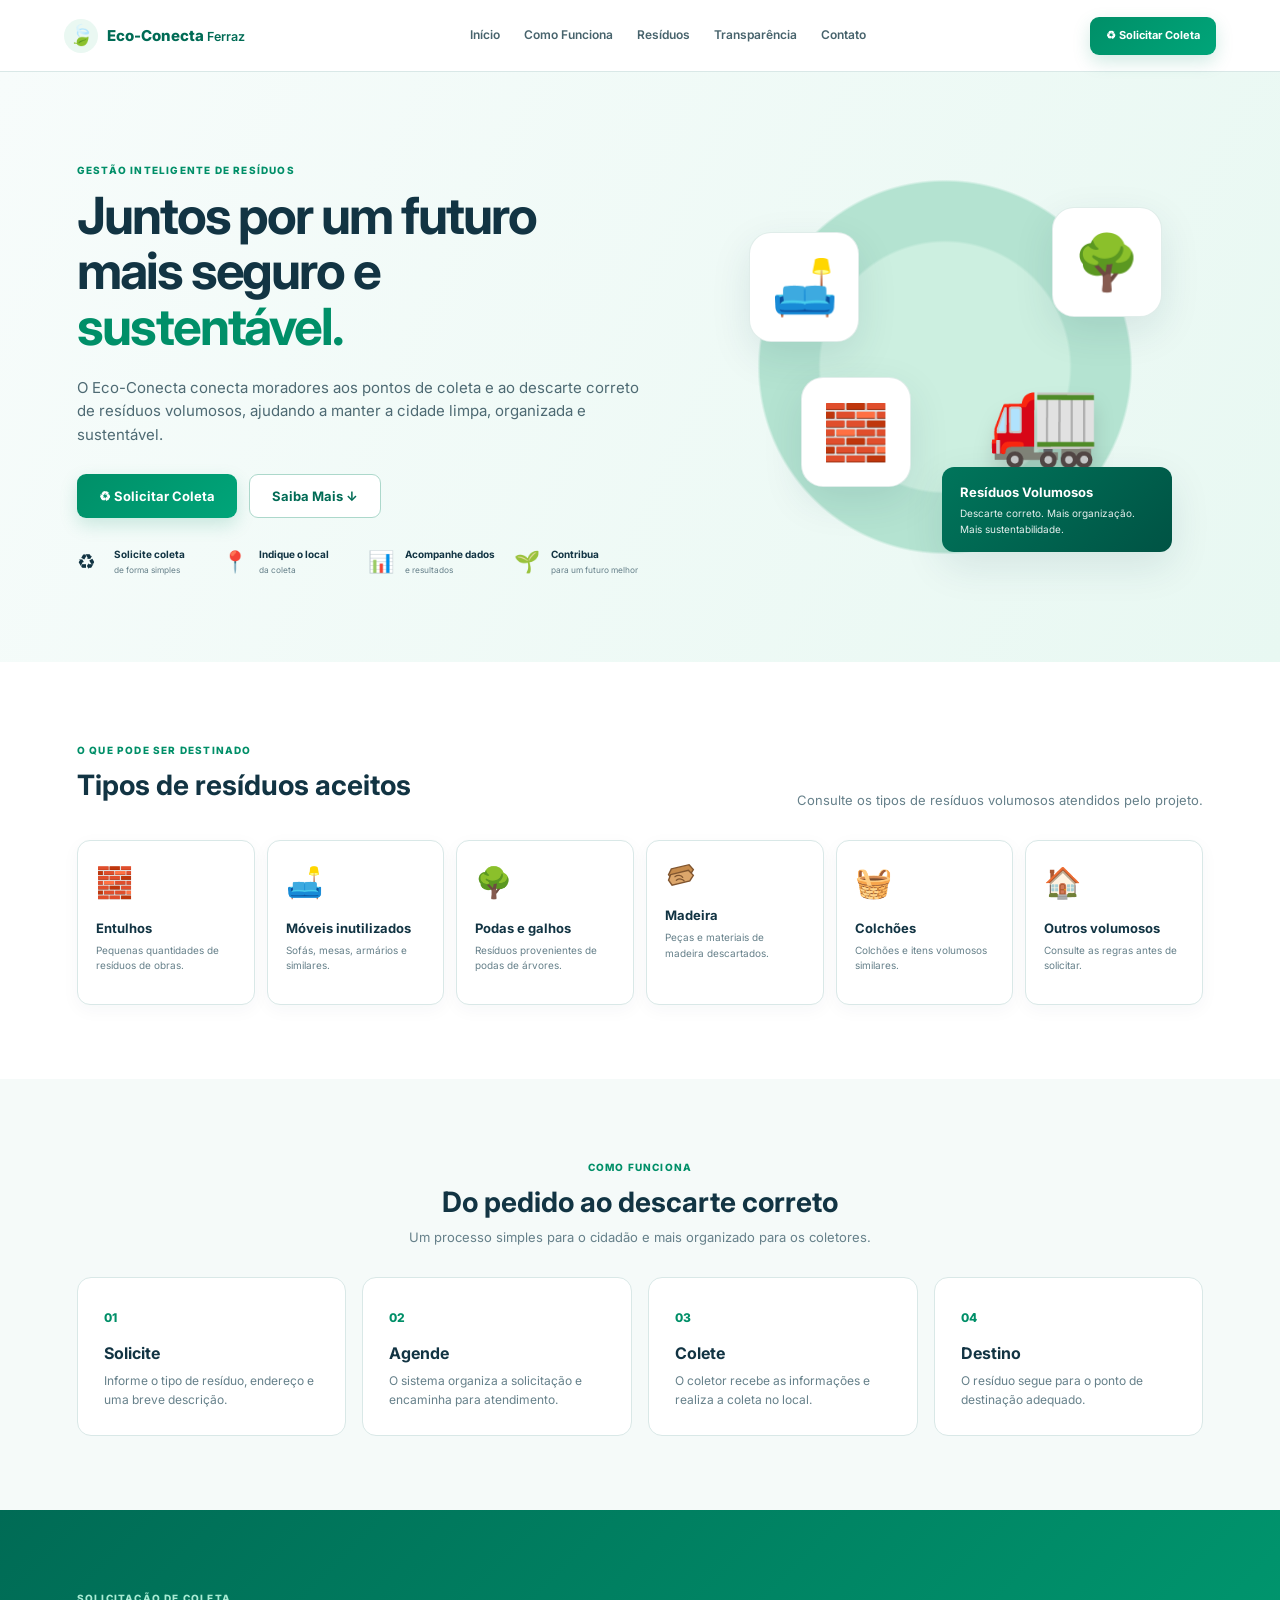
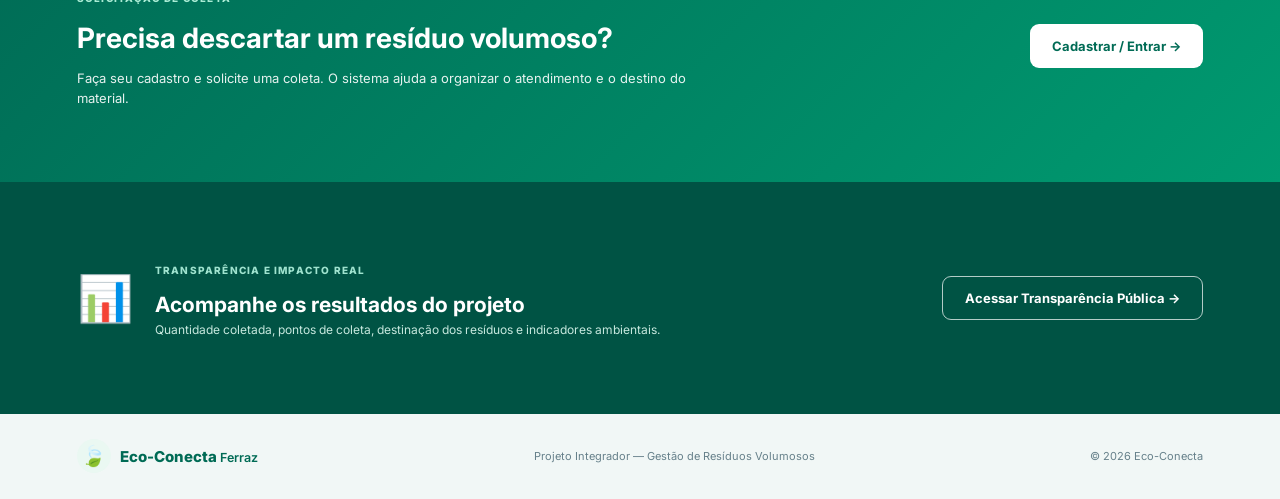
==== commit caf4b396: "Update index.html Modificação na "section class/div class=steps/article class=step(<h3> Destine </h3" ====
--- a/index.html
+++ b/index.html
@@ -282,7 +282,7 @@
        04
       </span>
       <h3>
-       Destine
+       Destino
       </h3>
       <p>
        O res&iacute;duo segue para o ponto de destina&ccedil;&atilde;o adequado.
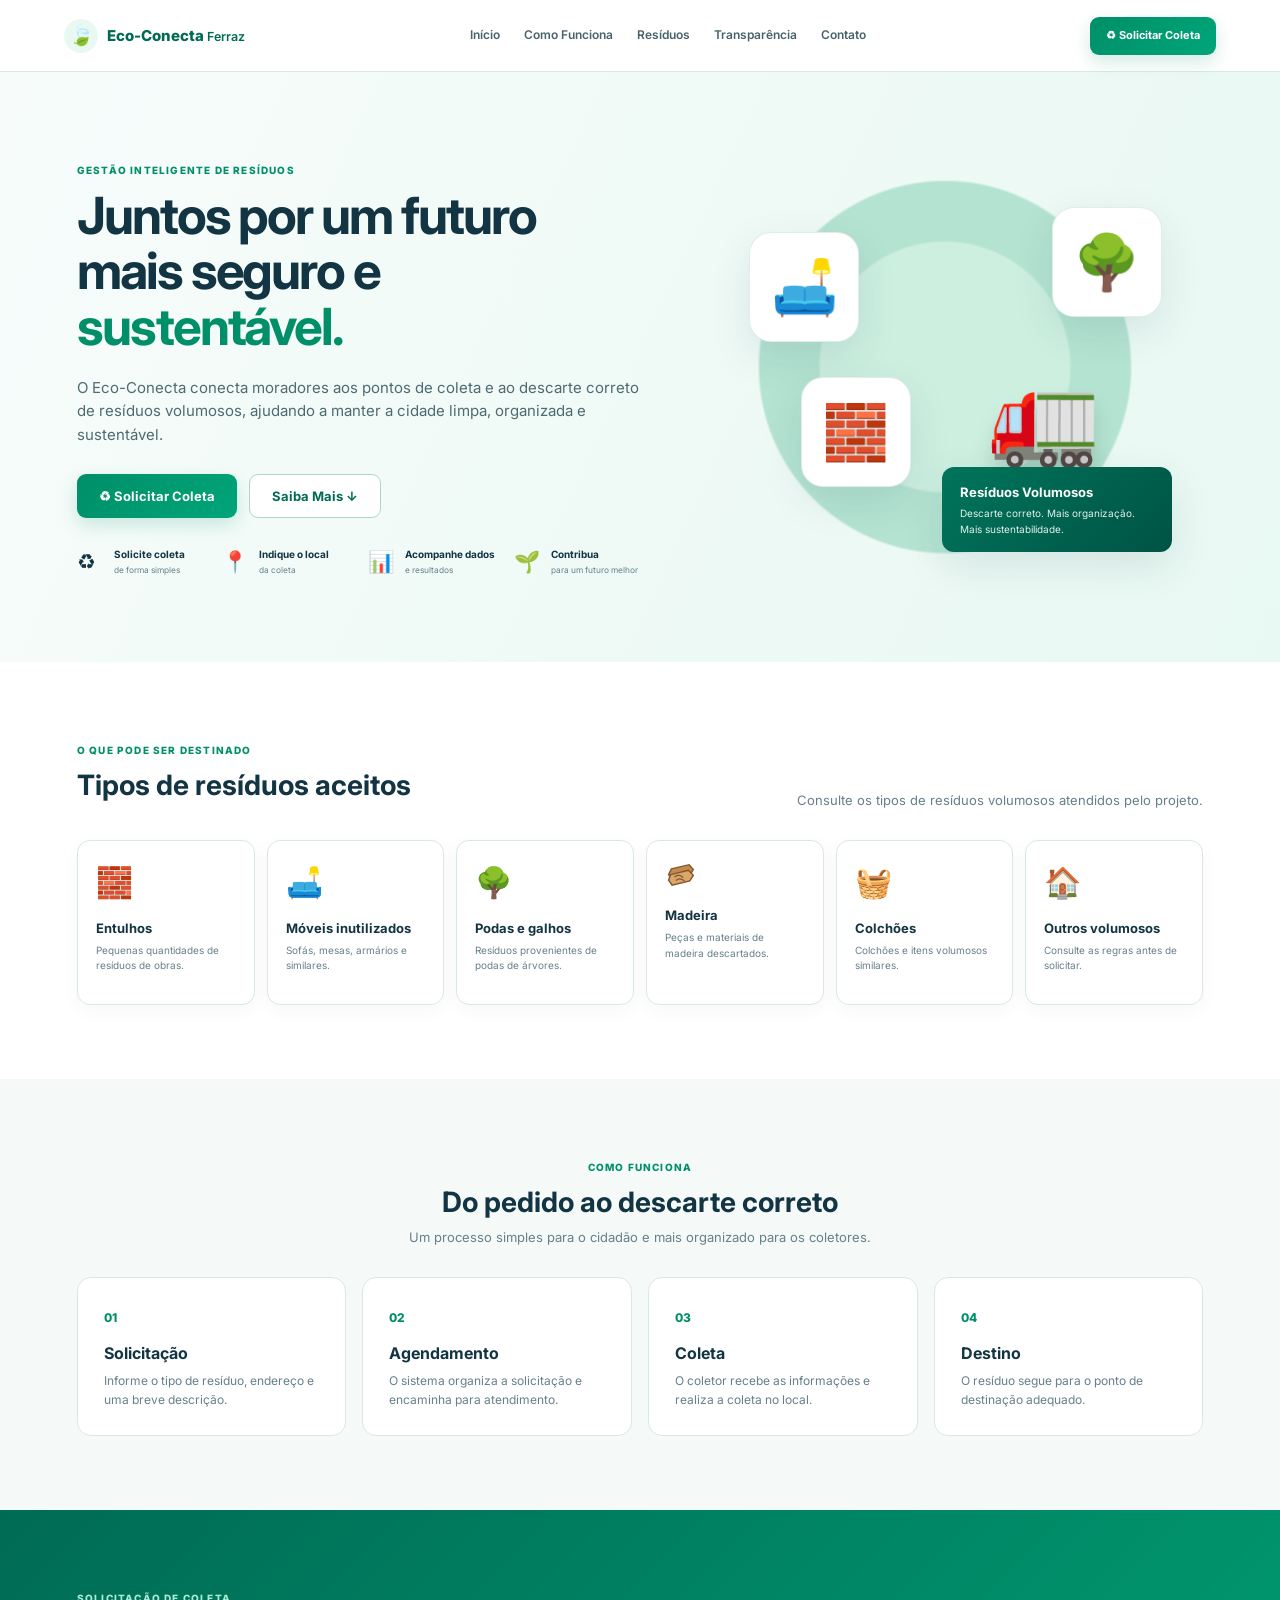
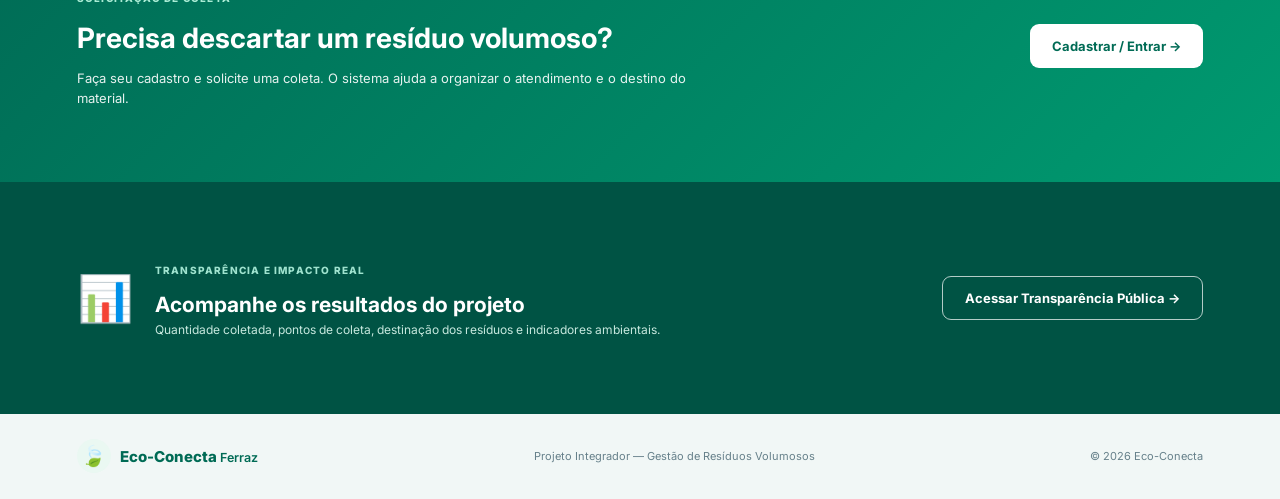
==== commit 61d34a5f: "Update index.html Modificação no campo "Como Funciona". linhas: 252,263 e 274 ( Solicite p/ Solicita" ====
--- a/index.html
+++ b/index.html
@@ -249,7 +249,7 @@
        01
       </span>
       <h3>
-       Solicite
+       Solicitação
       </h3>
       <p>
        Informe o tipo de res&iacute;duo, endere&ccedil;o e uma breve descri&ccedil;&atilde;o.
@@ -260,7 +260,7 @@
        02
       </span>
       <h3>
-       Agende
+       Agendamento
       </h3>
       <p>
        O sistema organiza a solicita&ccedil;&atilde;o e encaminha para atendimento.
@@ -271,7 +271,7 @@
        03
       </span>
       <h3>
-       Colete
+       Coleta
       </h3>
       <p>
        O coletor recebe as informa&ccedil;&otilde;es e realiza a coleta no local.
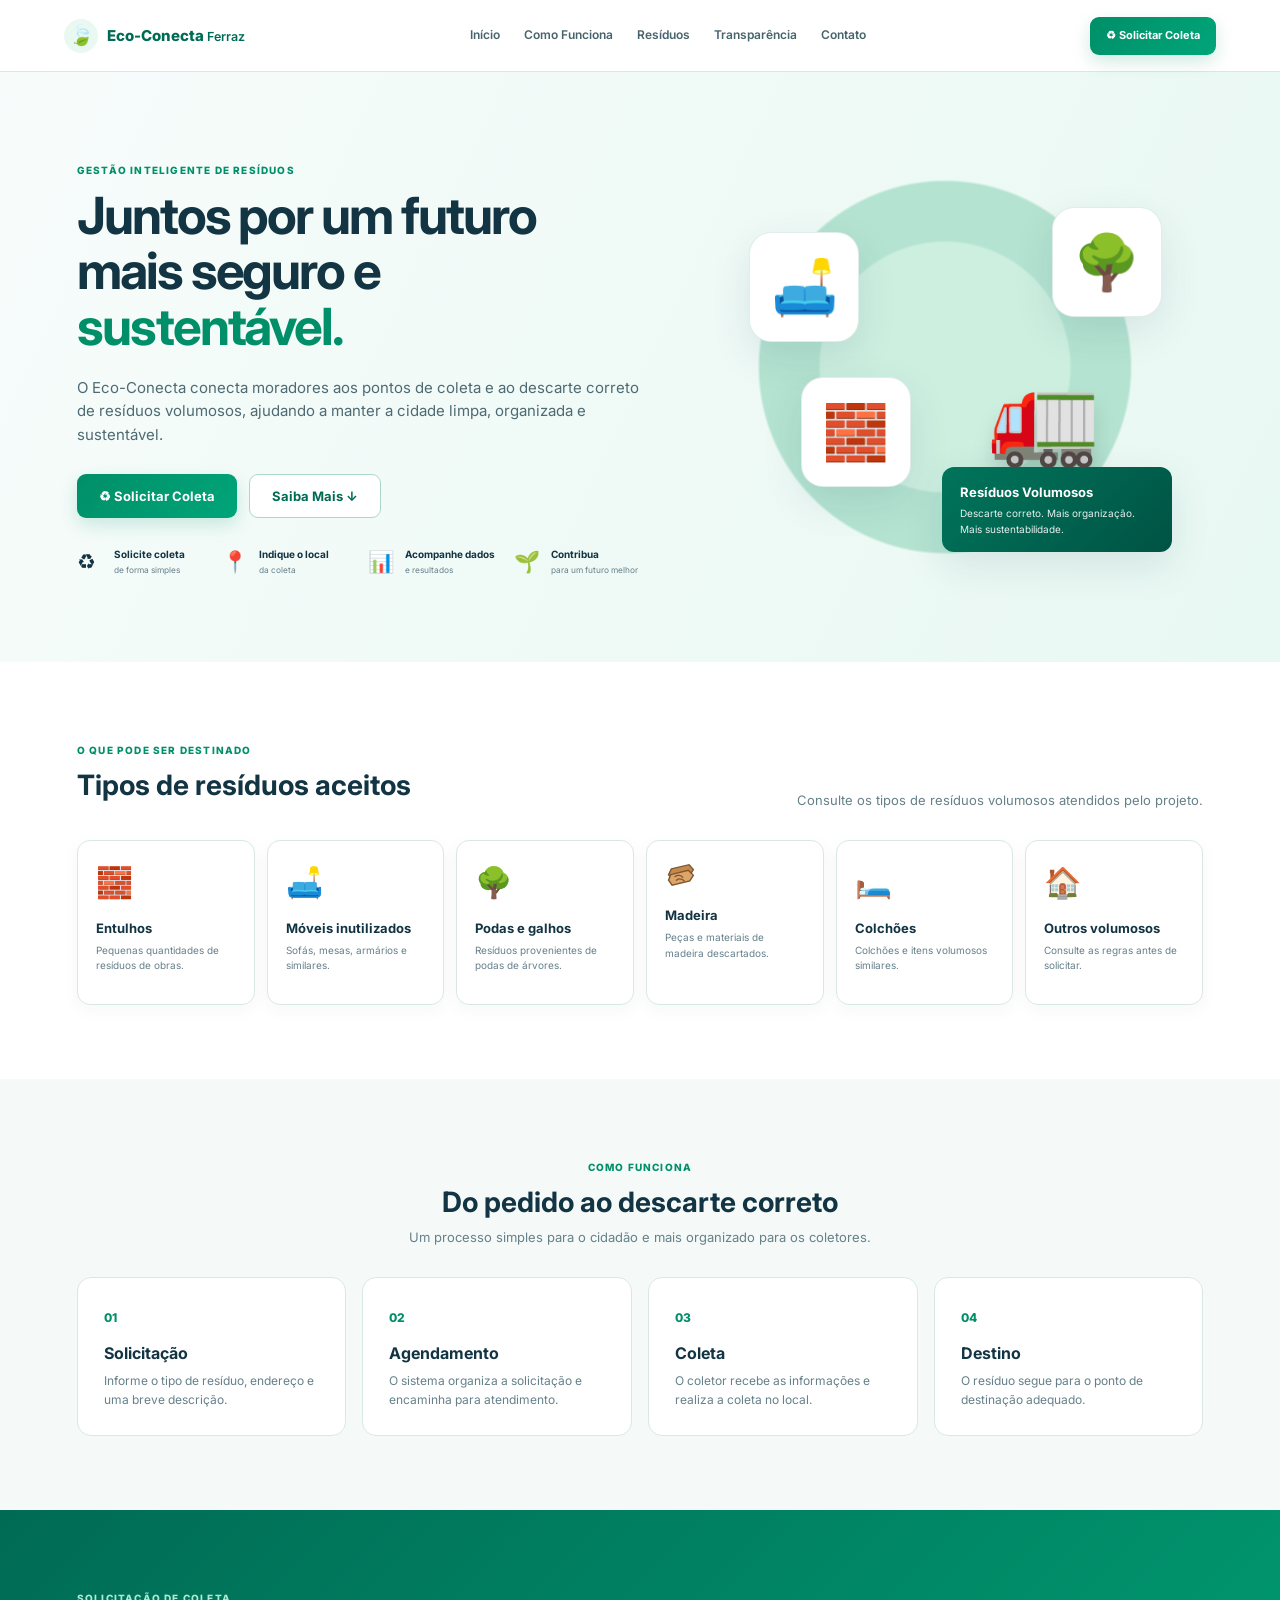
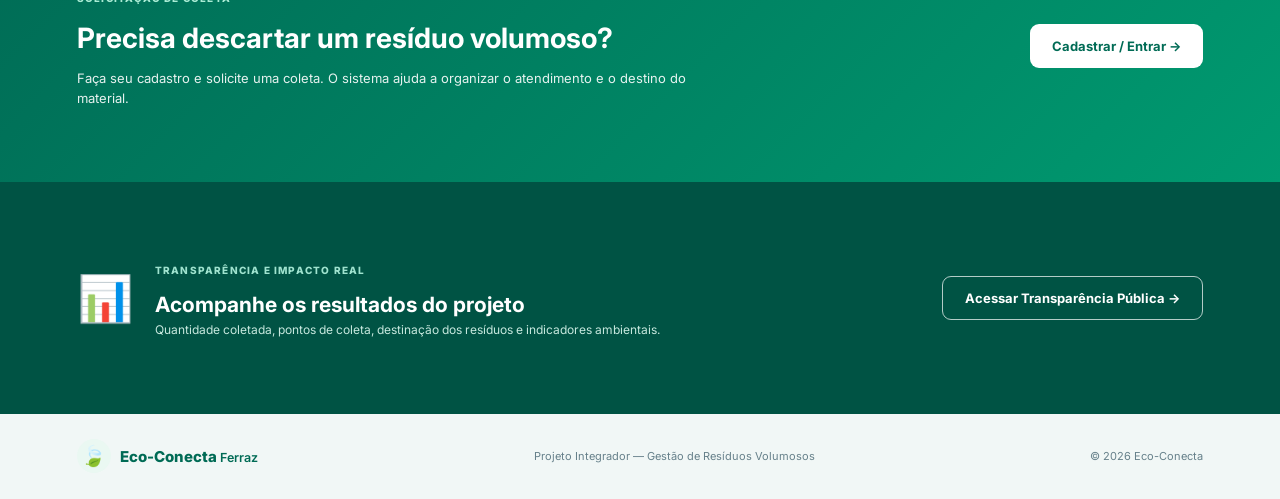
==== commit 594704d0: "ALTERAÇÃO NO ARQUIVO index.html uma cesta não é um colchão 🤨" ====
--- a/index.html
+++ b/index.html
@@ -209,7 +209,7 @@
      </article>
      <article class="type-card">
       <span>
-       🧺
+       🛏️
       </span>
       <strong>
        Colch&otilde;es
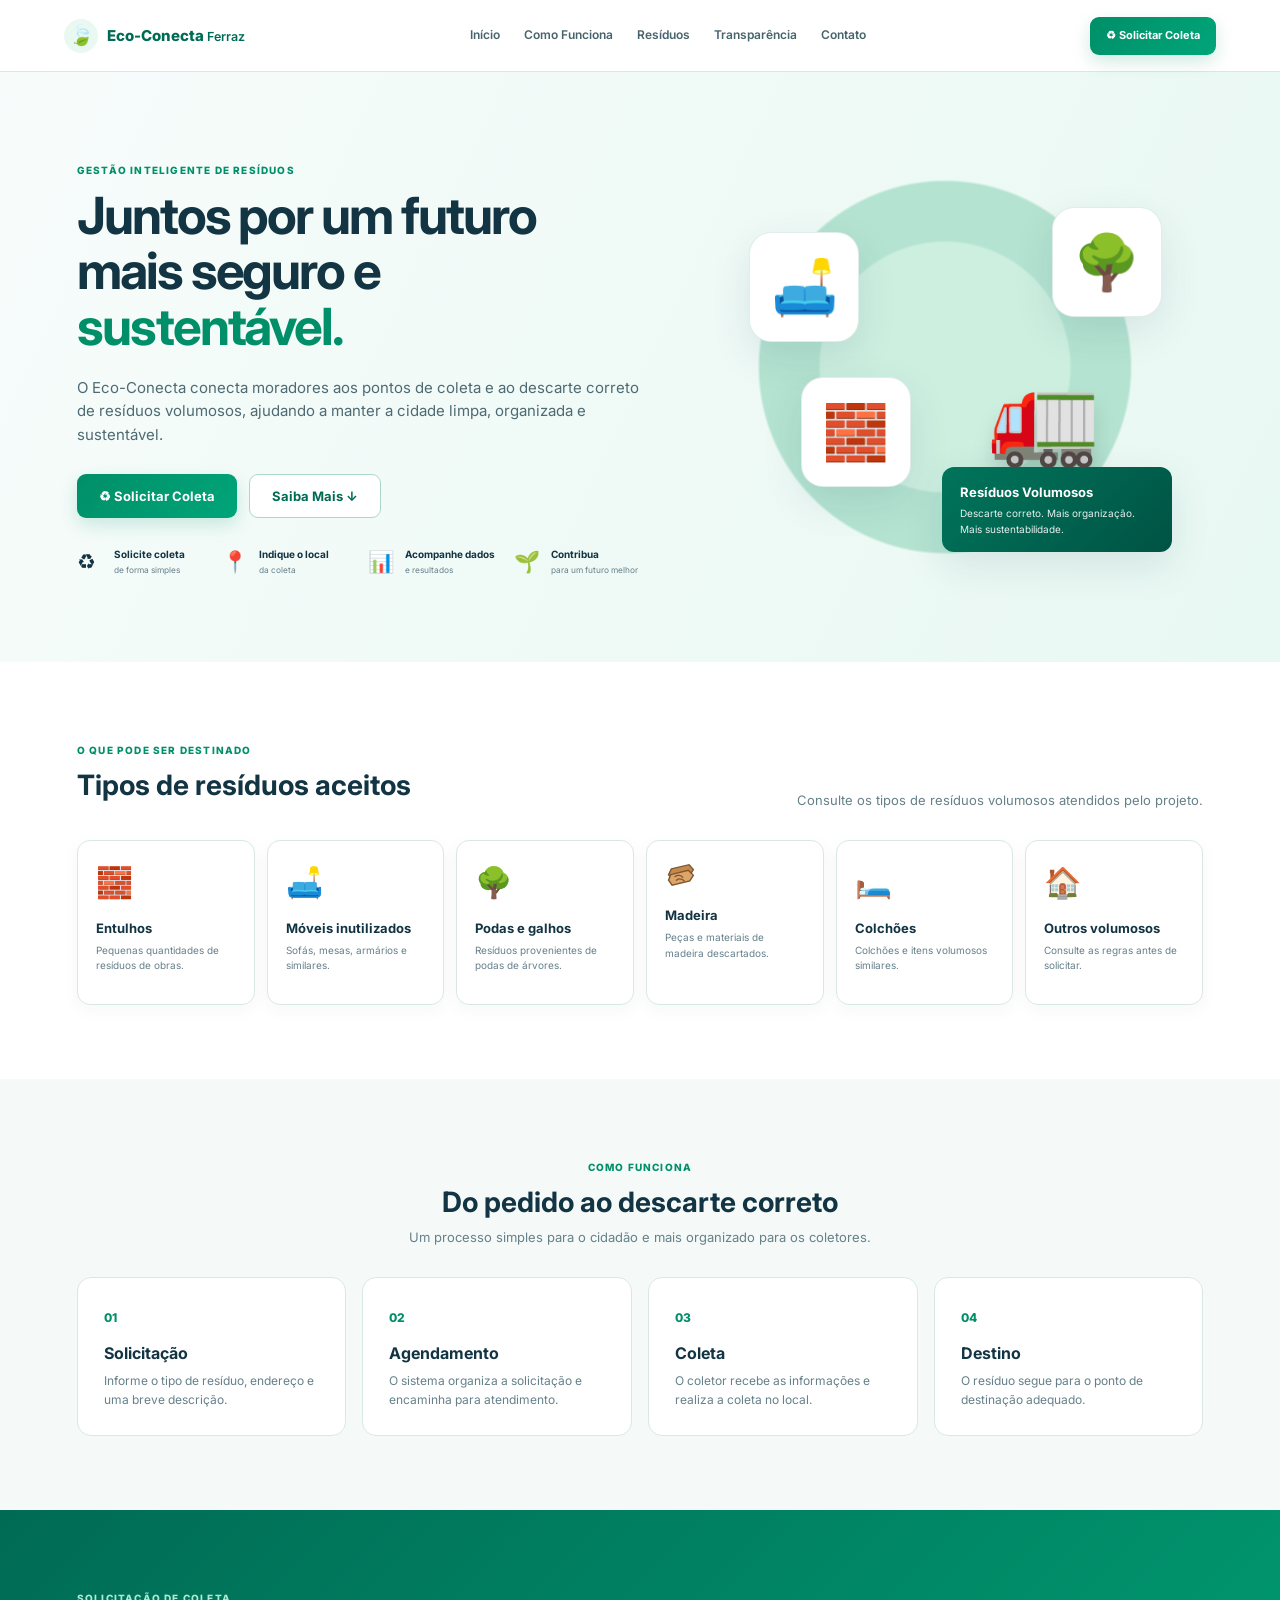
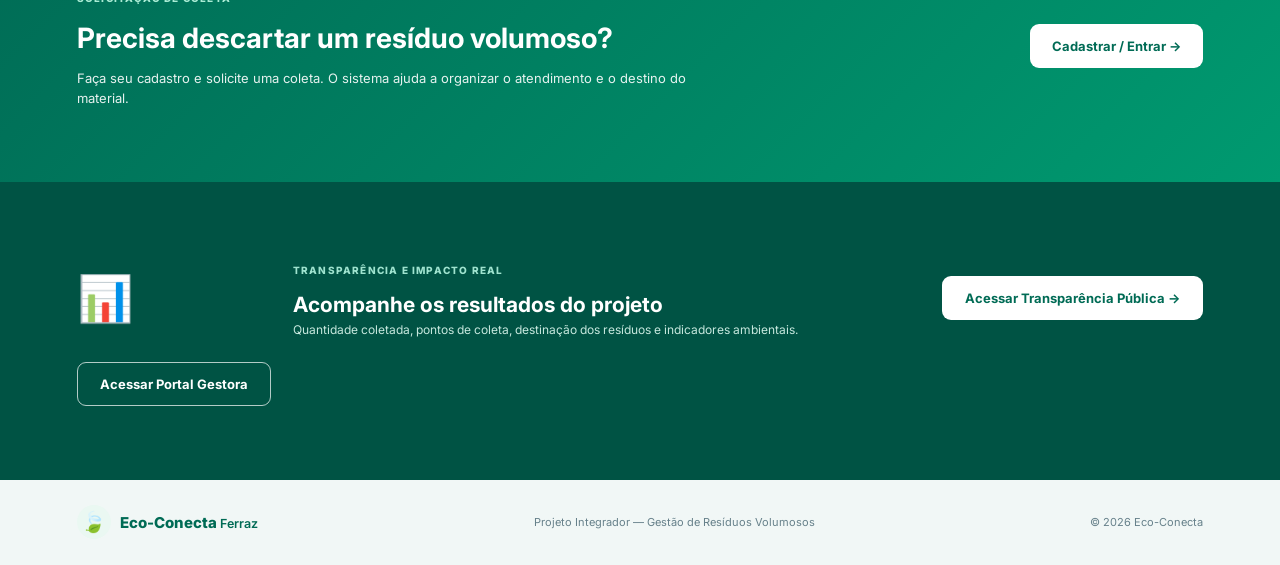
==== commit 04c66ab9: "Portal Gestora Adição do acesso ao portal da gestora." ====
--- a/index.html
+++ b/index.html
@@ -324,6 +324,9 @@
     <a class="btn btn-outline-light" href="transparencia.html">
      Acessar Transpar&ecirc;ncia P&uacute;blica &rarr;
     </a>
+    <a class="btn btn-outline-light2" href="gestora-coletores.html">
+     Acessar Portal Gestora
+    </a>
    </section>
   </main>
   <footer id="contato">
--- a/CSS/style.css
+++ b/CSS/style.css
@@ -116,6 +116,12 @@
 }
 
 .btn-outline-light {
+  color: var(--green-dark);
+  border: 1px solid rgba(255,255,255,.7);
+  background: white;
+}
+
+.btn-outline-light2 {
   color: white;
   border: 1px solid rgba(255,255,255,.7);
   background: transparent;
@@ -412,10 +418,10 @@
 }
 
 .visual-icon {
-  position: absolute;
+  position: relative;
   z-index: 1;
-  right: 50px;
-  bottom: 40px;
+  right: -200px;
+  bottom: 170px;
   font-size: 105px;
   opacity: .9;
 }
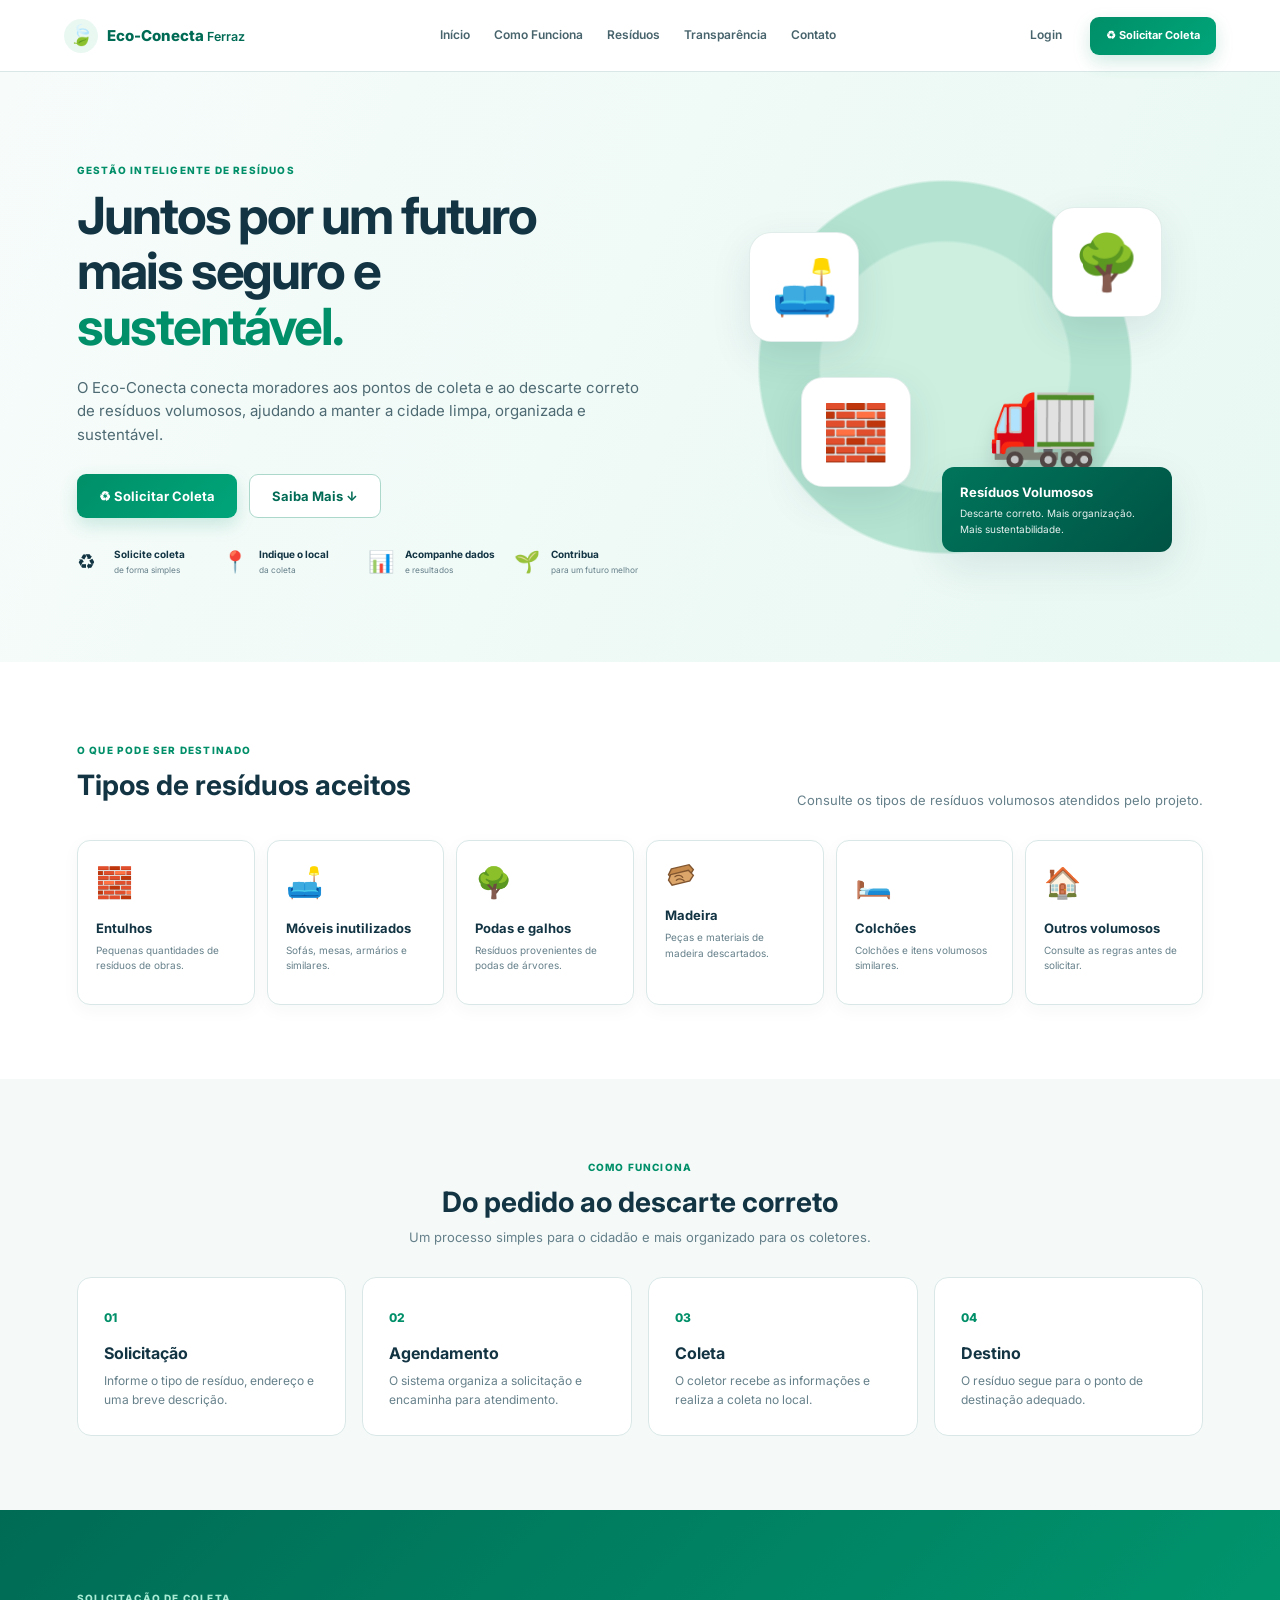
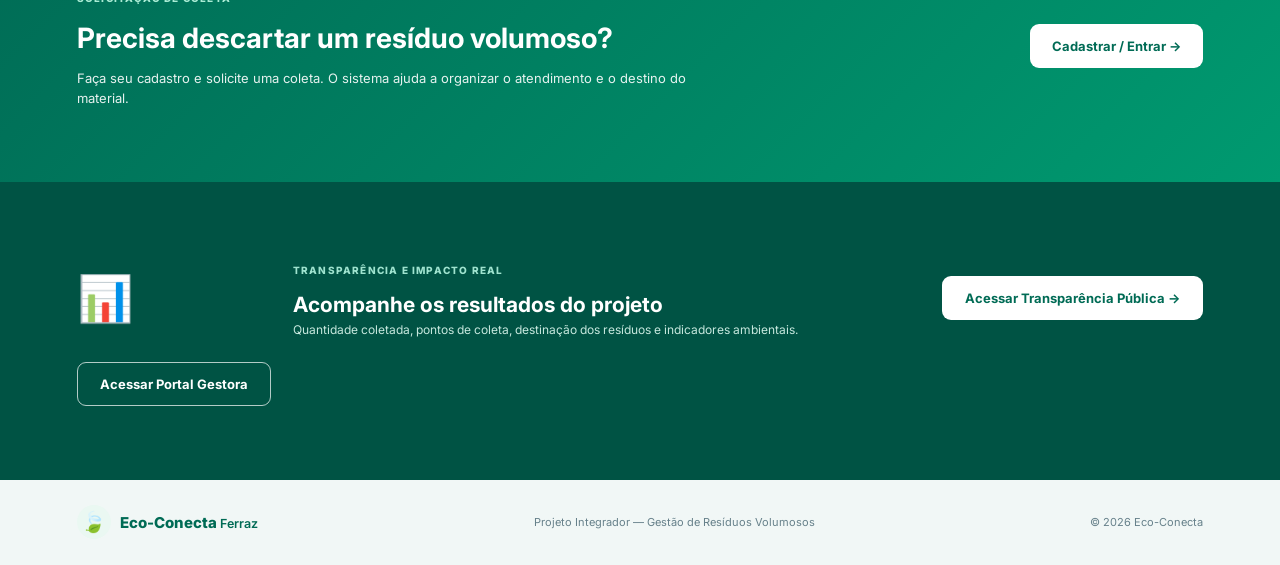
==== commit 4965c587: "Botao Login no index Inclusão de botão de login na página index e configuração de seus parâmentros n" ====
--- a/index.html
+++ b/index.html
@@ -38,6 +38,7 @@
      Contato
     </a>
    </nav>
+   <a class="btn-login" href="login.html">Login</a>
    <a class="btn btn-primary btn-small" href="#solicitar">
     ♻ Solicitar Coleta
    </a>
--- a/CSS/style.css
+++ b/CSS/style.css
@@ -71,6 +71,12 @@
   justify-content: center;
   gap: 24px;
   flex: 1;
+}
+
+.btn-login{
+  font-size: 12px;
+  font-weight: 600;
+  color: #47636c;
 }
 
 .nav a {
